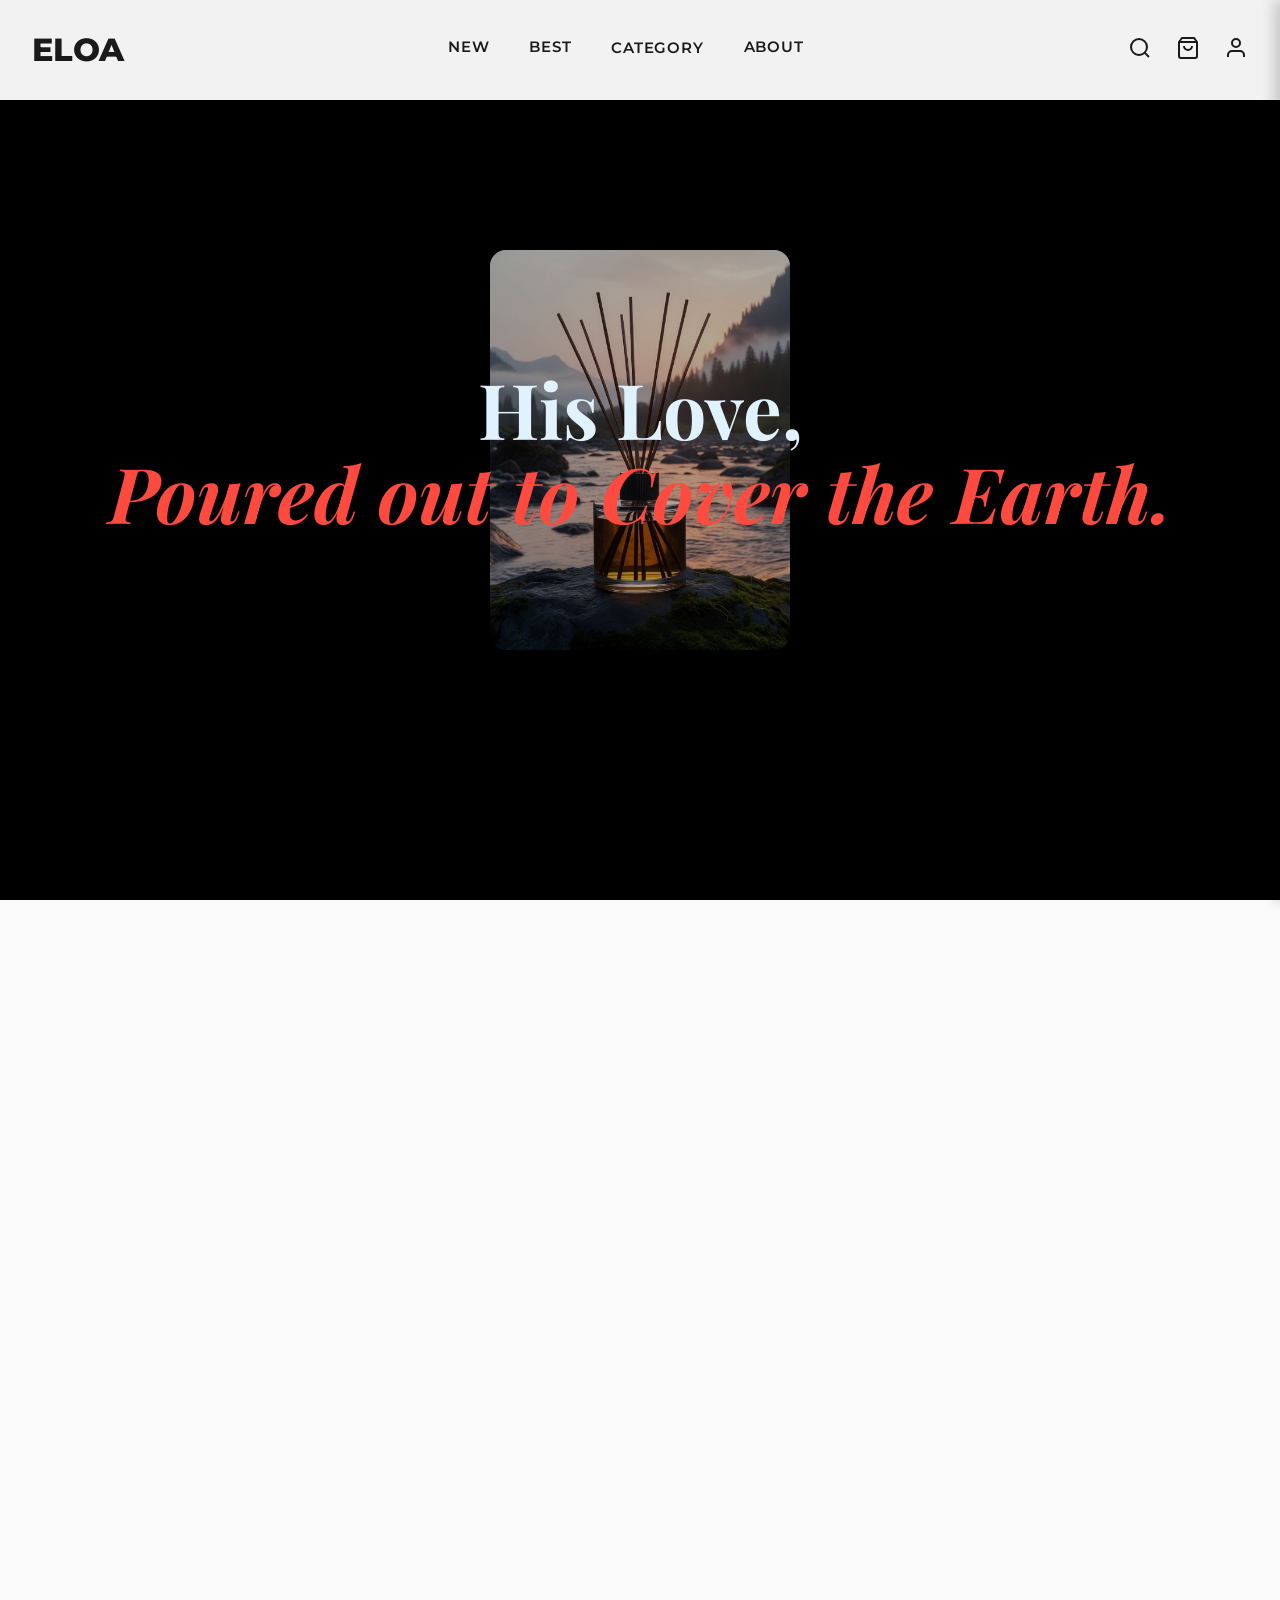
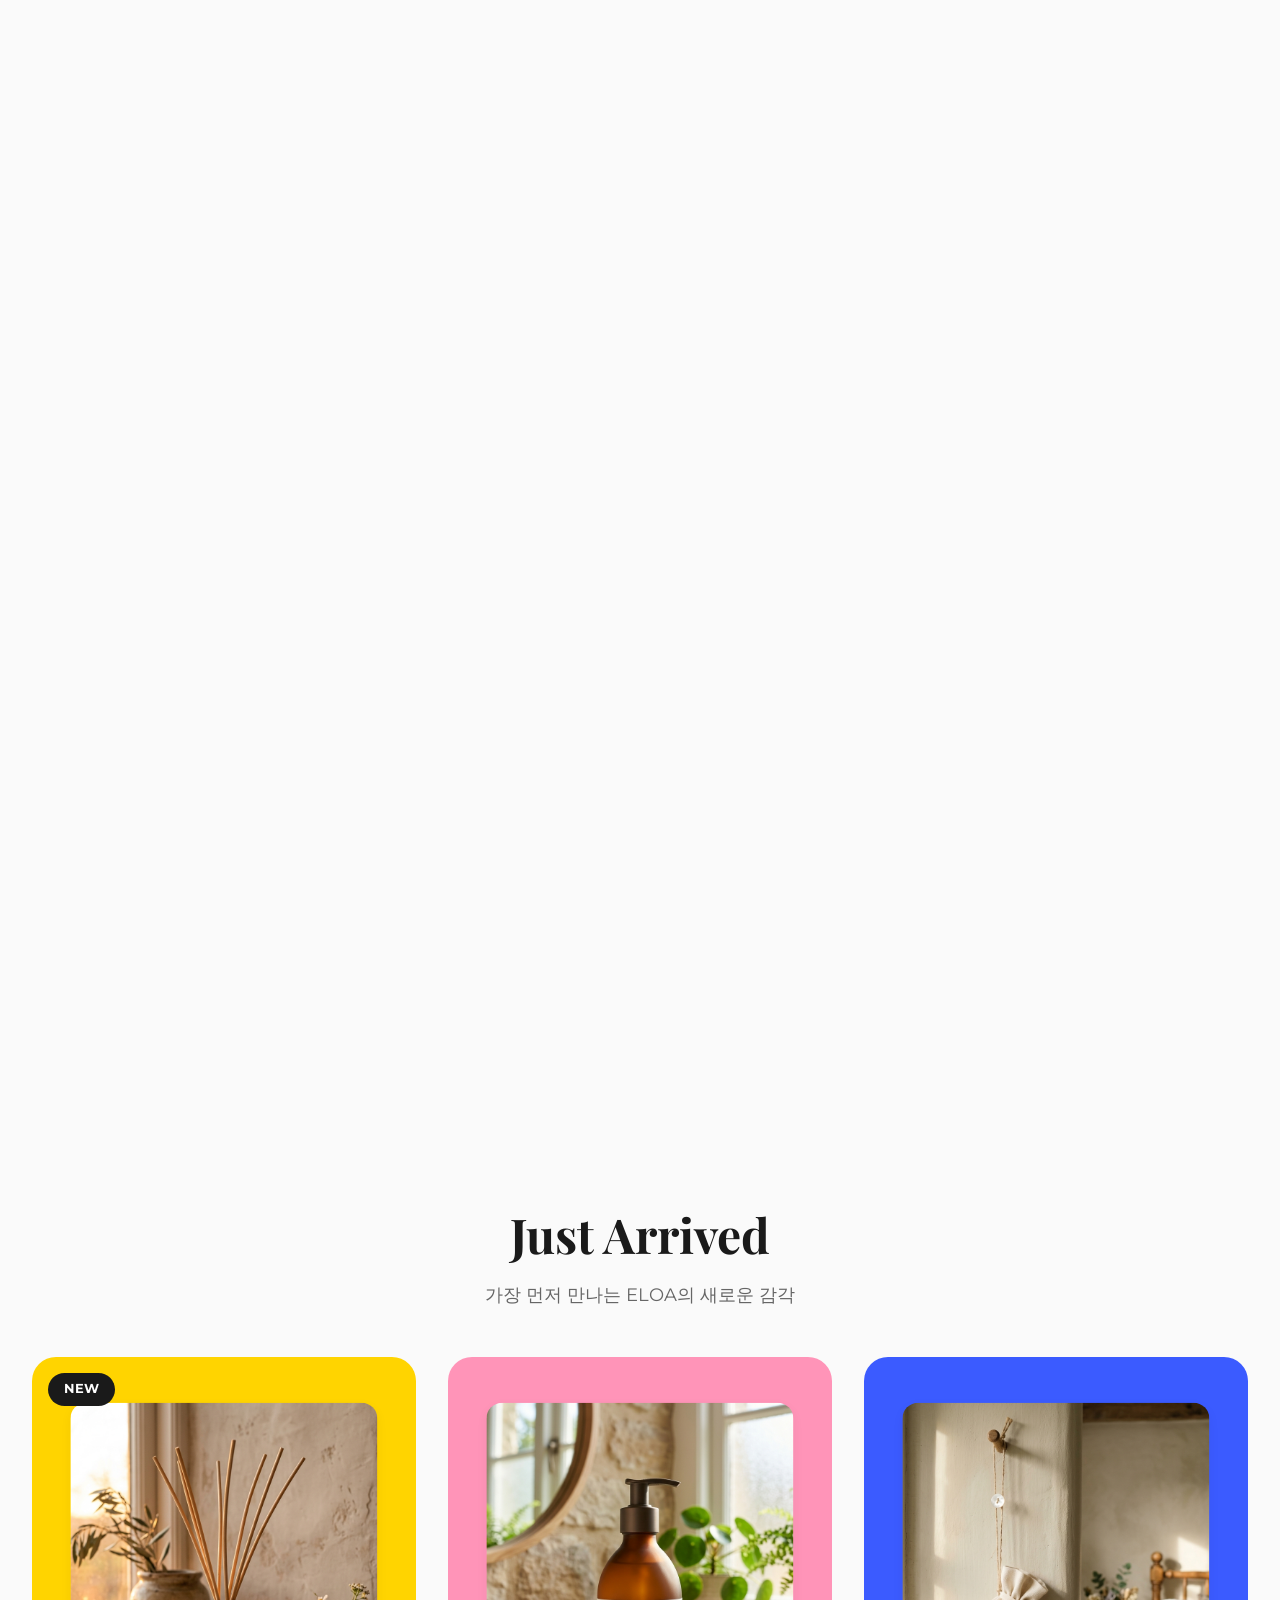
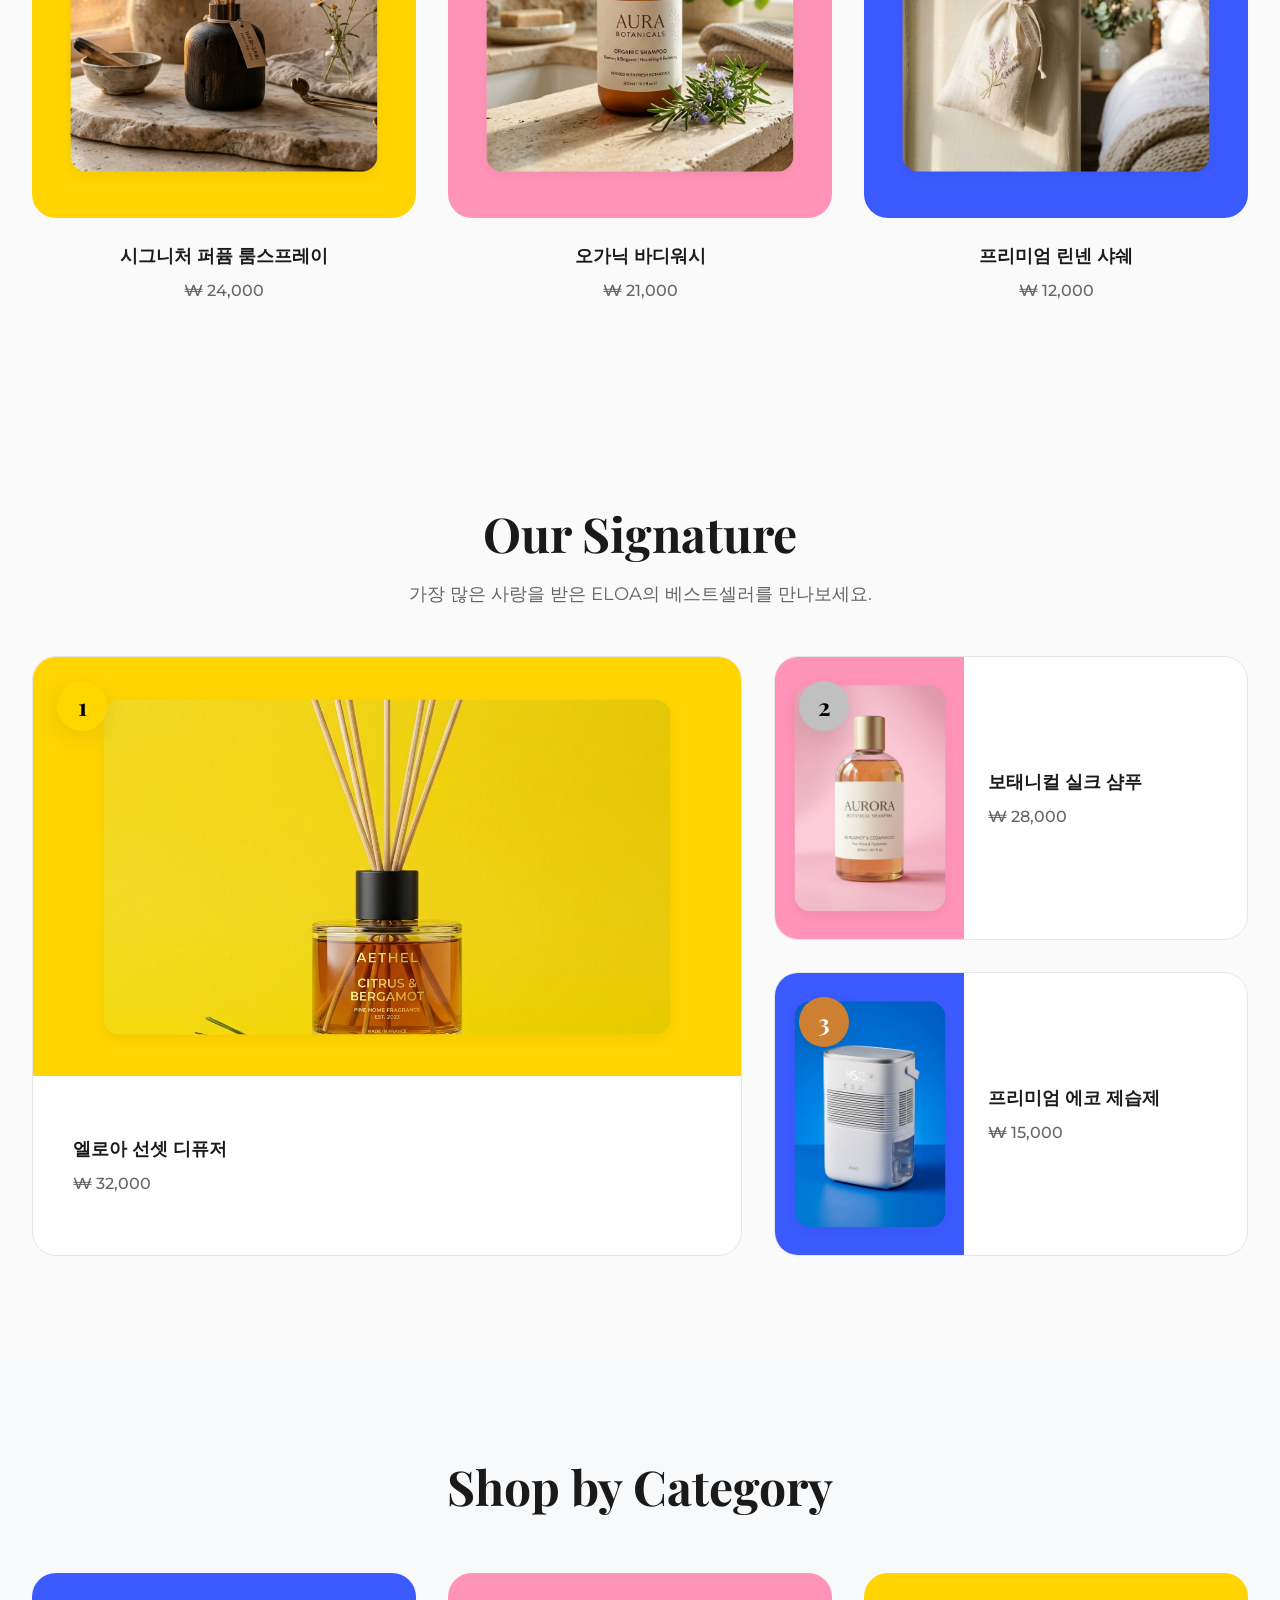
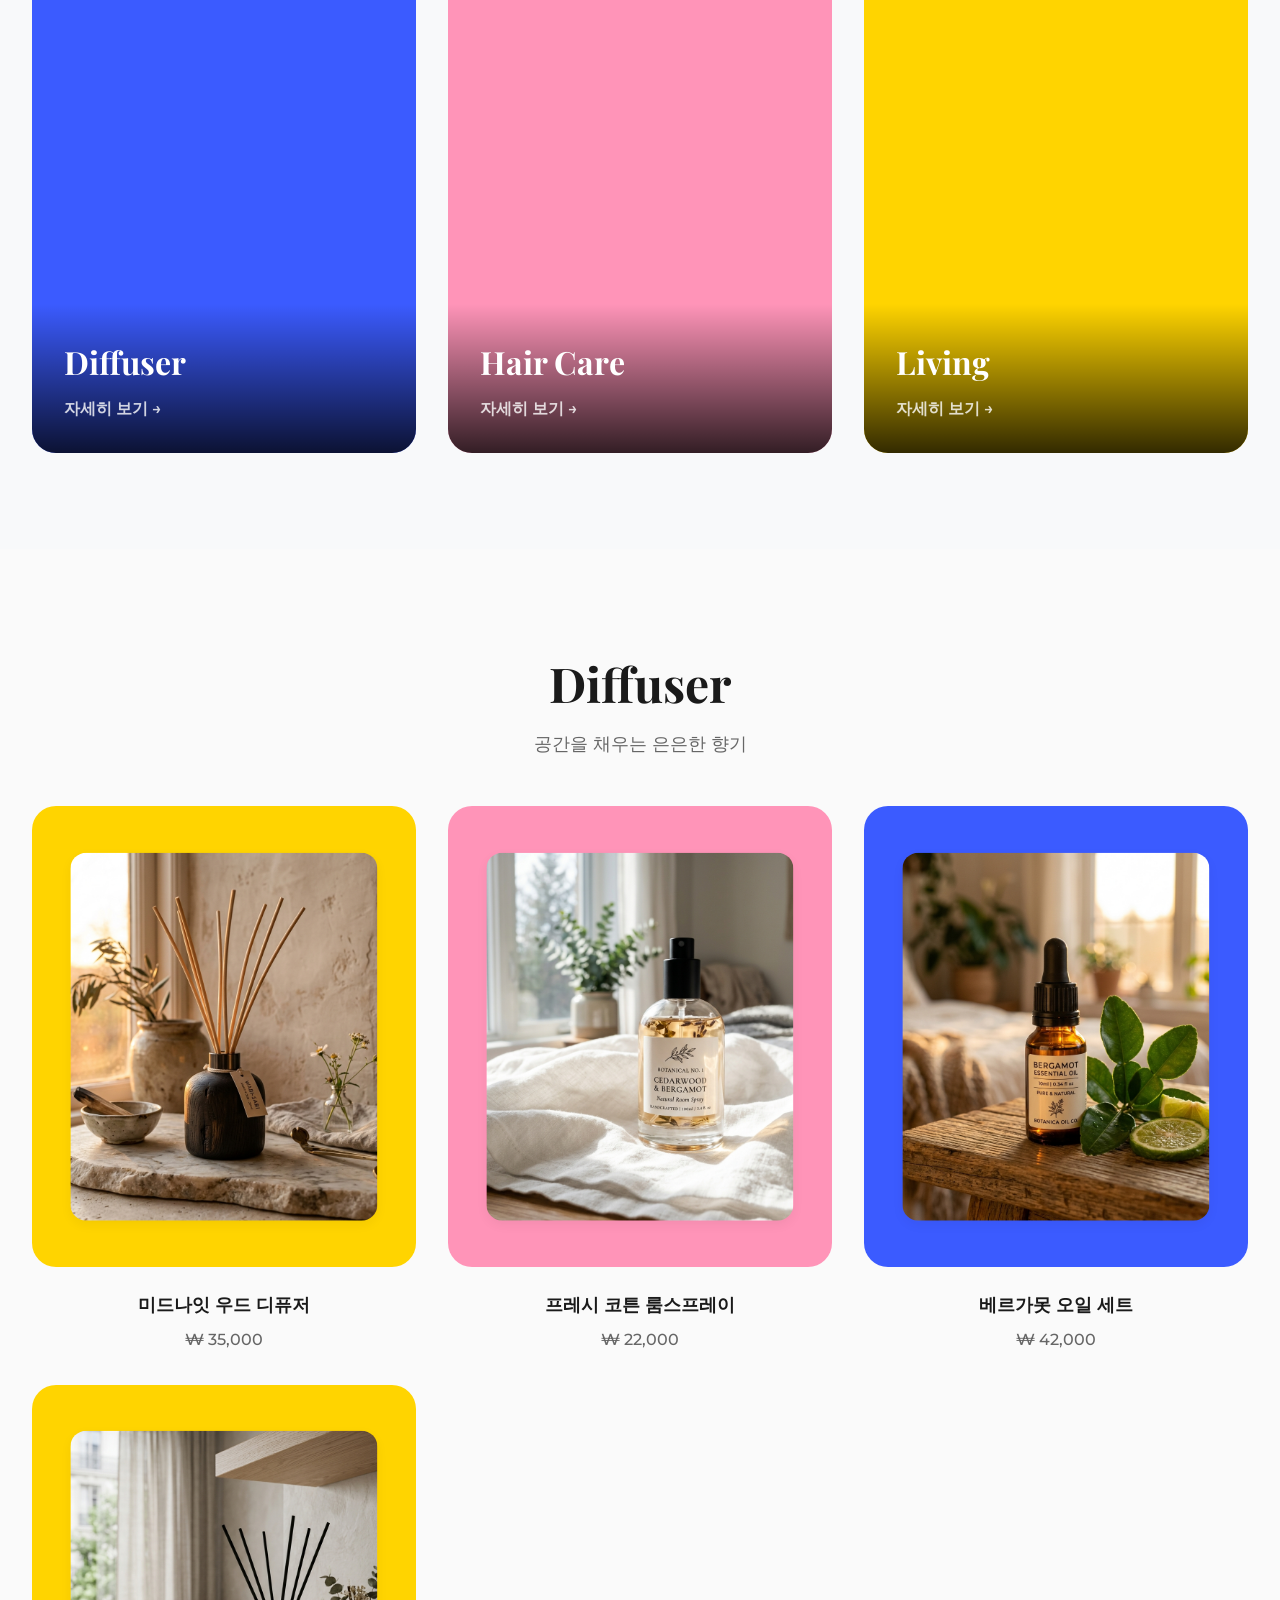
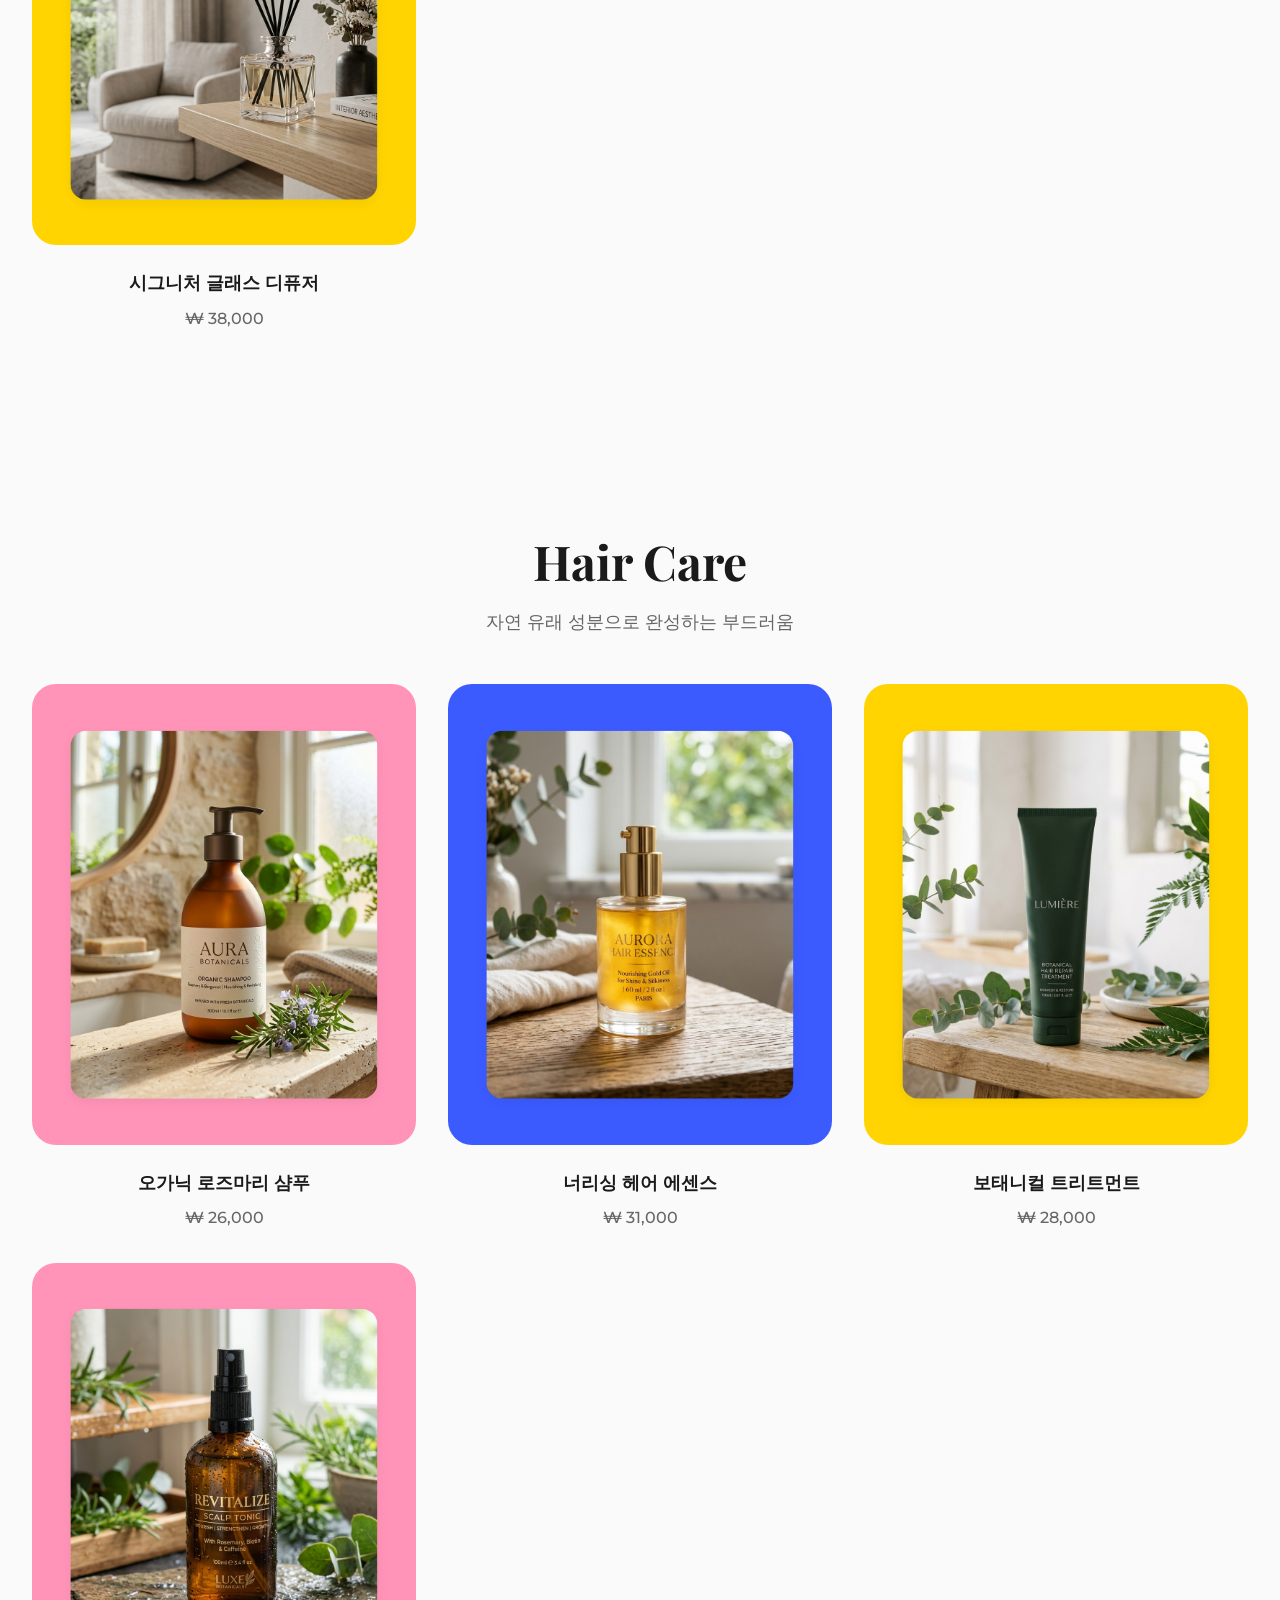
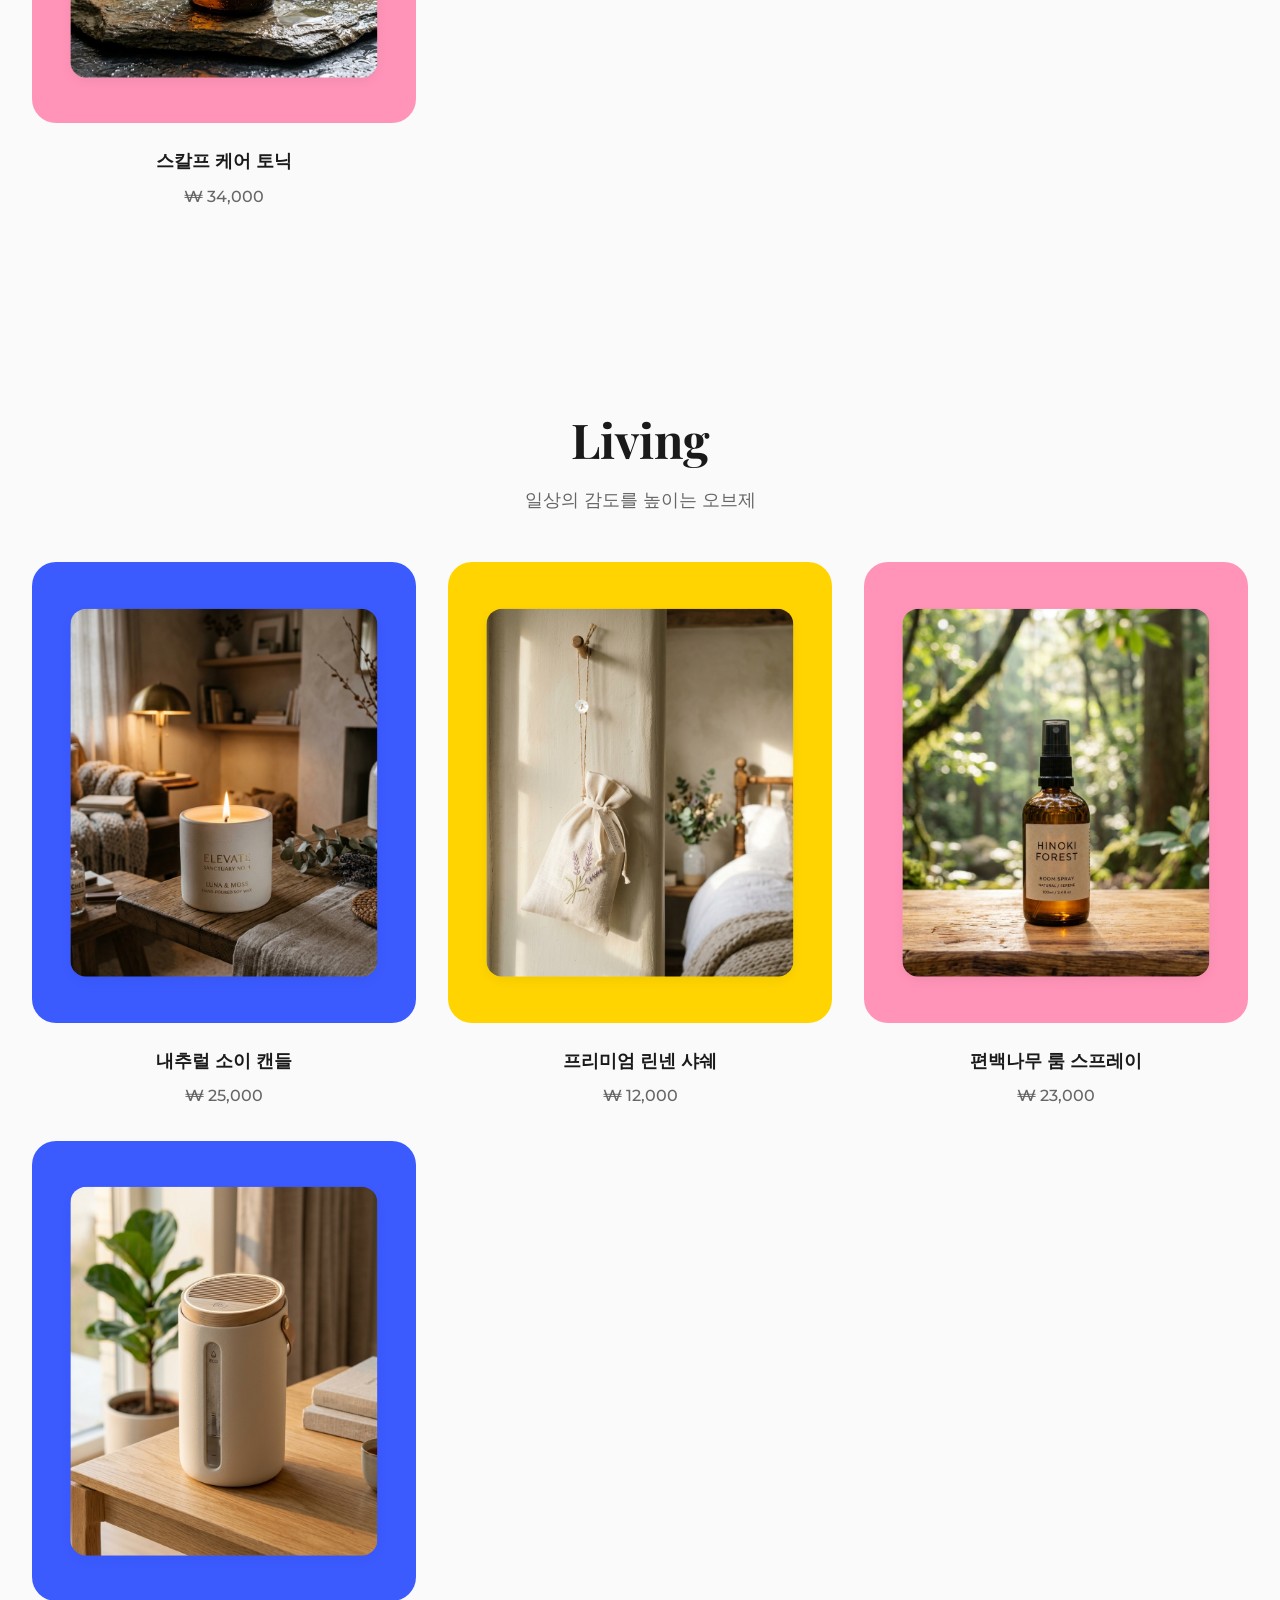
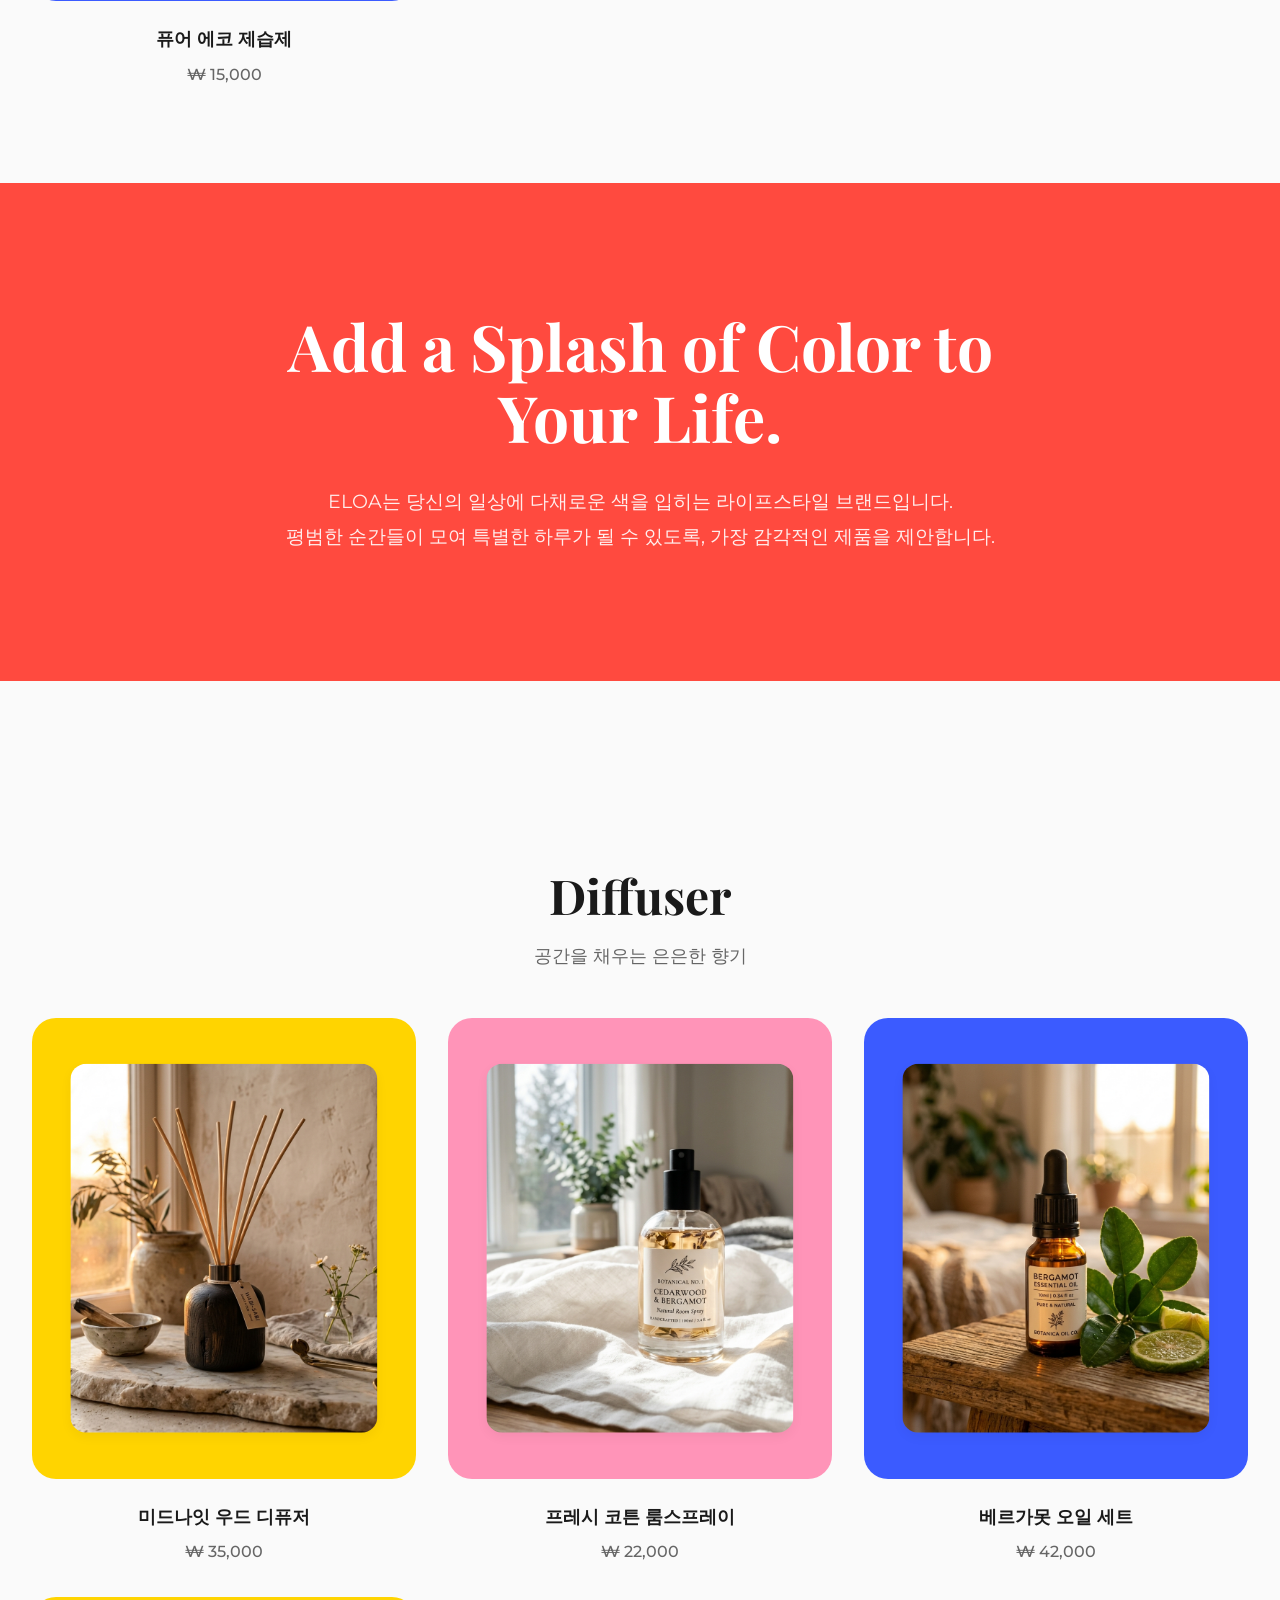
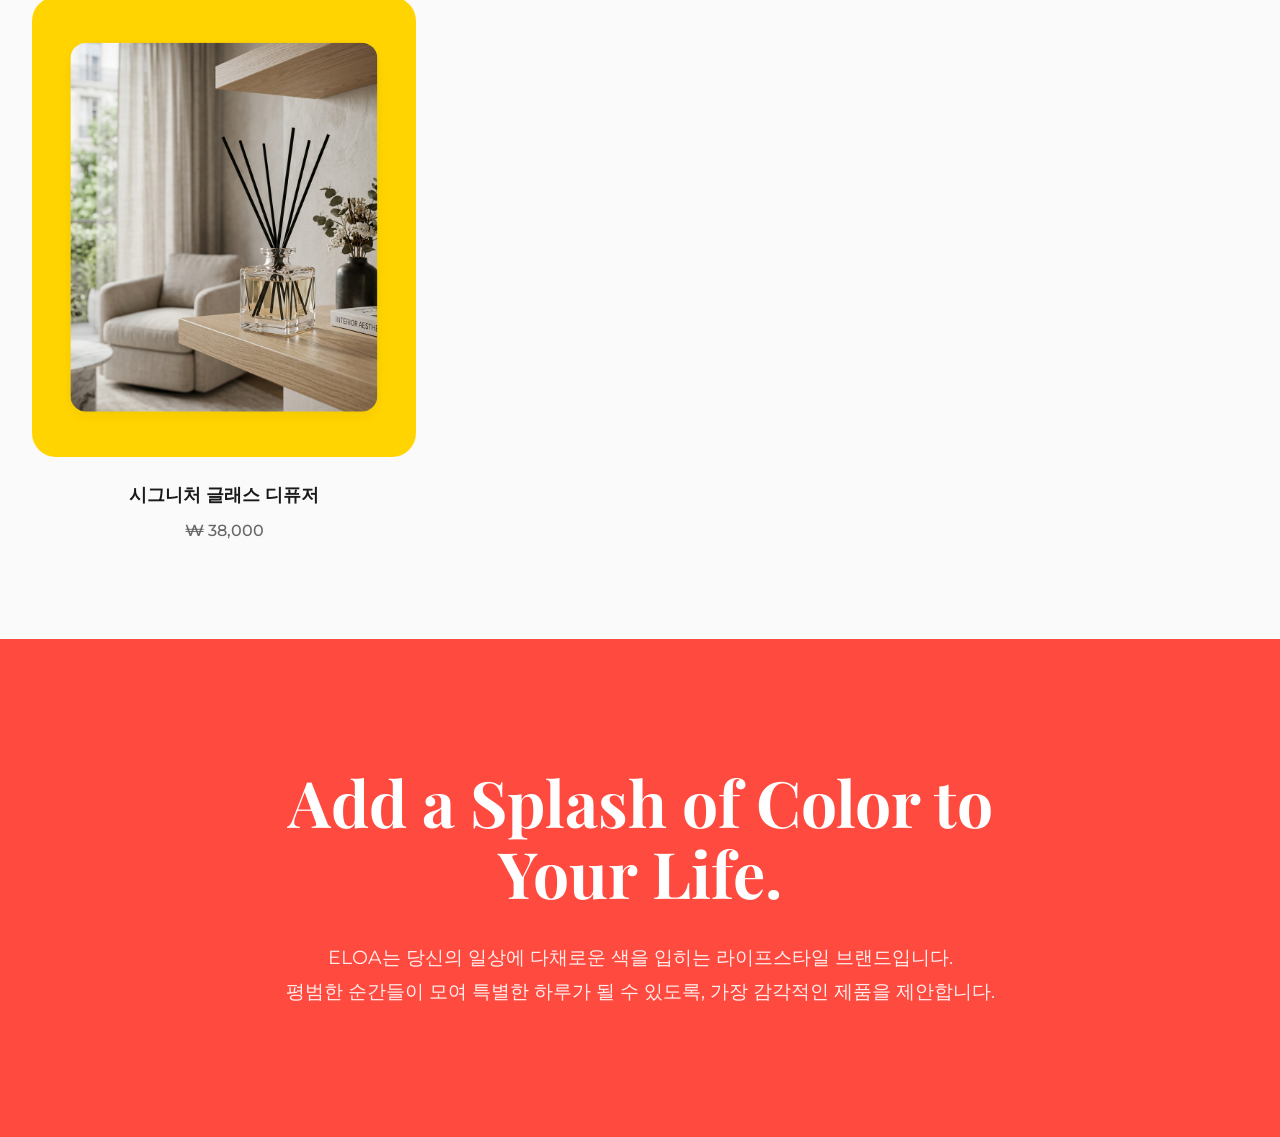
==== diffuser.html @ 77fe282e "refactor: 카테고리 상세 목록 개별 페이지(HTML) 분리 및 Local Storage 기반 전역 장바구니 연동" ====
<!DOCTYPE html>
<html lang="ko">
<head>
    <meta charset="UTF-8">
    <meta name="viewport" content="width=device-width, initial-scale=1.0">
    <title>ELOA | 세련된 생활용품</title>
    <meta name="description" content="ELOA - 당신의 일상에 색을 입히는 프리미엄 디퓨저, 샴푸, 제습제">
    
    <!-- Google Fonts: Playfair Display (Serif/Elegant) & Montserrat (Sans-Serif/Modern) -->
    <link rel="preconnect" href="https://fonts.googleapis.com">
    <link rel="preconnect" href="https://fonts.gstatic.com" crossorigin>
    <link href="https://fonts.googleapis.com/css2?family=Montserrat:wght@400;500;600;700;800&family=Playfair+Display:ital,wght@0,400;0,600;0,700;1,400&family=Pretendard:wght@400;500;600;700&display=swap" rel="stylesheet">
    
    <!-- Styles -->
    <link rel="stylesheet" href="./styles.css">
</head>
<body>
    <!-- Navigation -->
    <header class="navbar" id="navbar">
        <div class="nav-container">
            <a href="#" class="logo">ELOA</a>
            <nav class="nav-links">
                <a href="index.html#new">NEW</a>
                <a href="index.html#best">BEST</a>
                <div class="nav-dropdown">
                    <a href="#category">CATEGORY</a>
                    <div class="dropdown-content">
                        <a href="diffuser.html">Diffuser</a>
                        <a href="hair.html">Hair Care</a>
                        <a href="living.html">Living</a>
                    </div>
                </div>
                <a href="index.html#about">ABOUT</a>
            </nav>
            <div class="nav-icons">
                <div class="search-wrapper" id="search-wrapper">
                    <form id="search-form" class="search-form-inline">
                        <input type="text" id="search-input" class="search-input-inline" placeholder="검색..." autocomplete="off">
                        <button type="submit" aria-label="Submit Search" class="search-submit-inline" id="search-submit" style="display:none;">
                            <svg width="18" height="18" viewBox="0 0 24 24" fill="none" stroke="currentColor" stroke-width="2"><circle cx="11" cy="11" r="8"></circle><line x1="21" y1="21" x2="16.65" y2="16.65"></line></svg>
                        </button>
                    </form>
                    <button aria-label="Search" class="icon-btn" id="search-btn">
                        <svg width="24" height="24" viewBox="0 0 24 24" fill="none" stroke="currentColor" stroke-width="2"><circle cx="11" cy="11" r="8"></circle><line x1="21" y1="21" x2="16.65" y2="16.65"></line></svg>
                    </button>
                </div>
                <button aria-label="Cart" class="icon-btn" id="cart-open-btn">
                    <svg width="24" height="24" viewBox="0 0 24 24" fill="none" stroke="currentColor" stroke-width="2"><path d="M6 2L3 6v14a2 2 0 0 0 2 2h14a2 2 0 0 0 2-2V6l-3-4z"></path><line x1="3" y1="6" x2="21" y2="6"></line><path d="M16 10a4 4 0 0 1-8 0"></path></svg>
                    <span class="cart-badge" id="cart-badge-count">0</span>
                </button>
                <button aria-label="User Profile" class="icon-btn">
                    <svg width="24" height="24" viewBox="0 0 24 24" fill="none" stroke="currentColor" stroke-width="2"><path d="M20 21v-2a4 4 0 0 0-4-4H8a4 4 0 0 0-4 4v2"></path><circle cx="12" cy="7" r="4"></circle></svg>
                </button>
            </div>
        </div>
    </header>

    <!-- Scroll Expansion Hero -->
    <section class="scroll-hero-container" id="scroll-hero-container">
        <div class="scroll-hero-sticky">
            <!-- Background Image that fades out -->
            <div class="scroll-hero-bg" id="scroll-hero-bg"></div>

            <!-- Central Expanding Media Box -->
            <div class="expanding-media" id="expanding-media">
                <img src="./assets/hero_diffuser.jpg" alt="Hero Diffuser" class="expanding-img" />
                <div class="expanding-overlay"></div>
            </div>

            <!-- Splitting Text -->
            <div class="split-text-container" id="split-text-container">
                <h1 class="hero-title text-left-part" id="hero-title-left">His Love,</h1>
                <h1 class="hero-title text-right-part highlight-text" id="hero-title-right">Poured out to Cover the Earth.</h1>
            </div>
            
            <div class="hero-content-bottom" id="hero-content-bottom">
                <p class="hero-subtitle" id="hero-subtitle">엘로아의 감각적인 생활용품으로 평범한 일상을 특별하게.</p>
                <a href="#shop" class="btn-primary">Shop Now</a>
            </div>
        </div>
    </section>

    
    <!-- NEW Section -->
    <section id="new" class="section new-section">
        <div class="section-header">
            <h2 class="section-title">Just Arrived</h2>
            <p class="section-desc">가장 먼저 만나는 ELOA의 새로운 감각</p>
        </div>
        <div class="product-grid new-grid">
            <article class="product-card" data-name="시그니처 퍼퓸 룸스프레이" data-price="24000" data-img="./assets/cat_diffuser_1.png">
                <div class="product-image-wrapper bg-yellow">
                    <img src="./assets/cat_diffuser_1.png" alt="룸스프레이" class="product-img" />
                    <span class="badge badge-new">NEW</span>
                    <button class="btn-add-to-cart" aria-label="Add to cart"><svg width="24" height="24" viewBox="0 0 24 24" fill="none" stroke="currentColor" stroke-width="2"><path d="M6 2L3 6v14a2 2 0 0 0 2 2h14a2 2 0 0 0 2-2V6l-3-4z"></path><line x1="3" y1="6" x2="21" y2="6"></line><path d="M16 10a4 4 0 0 1-8 0"></path></svg></button>
                </div>
                <div class="product-info">
                    <h3 class="product-name">시그니처 퍼퓸 룸스프레이</h3>
                    <p class="product-price">₩ 24,000</p>
                </div>
            </article>
            <article class="product-card" data-name="오가닉 바디워시" data-price="21000" data-img="./assets/cat_hair_1.png">
                <div class="product-image-wrapper bg-pink">
                    <img src="./assets/cat_hair_1.png" alt="바디워시" class="product-img" />
                    <button class="btn-add-to-cart" aria-label="Add to cart"><svg width="24" height="24" viewBox="0 0 24 24" fill="none" stroke="currentColor" stroke-width="2"><path d="M6 2L3 6v14a2 2 0 0 0 2 2h14a2 2 0 0 0 2-2V6l-3-4z"></path><line x1="3" y1="6" x2="21" y2="6"></line><path d="M16 10a4 4 0 0 1-8 0"></path></svg></button>
                </div>
                <div class="product-info">
                    <h3 class="product-name">오가닉 바디워시</h3>
                    <p class="product-price">₩ 21,000</p>
                </div>
            </article>
            <article class="product-card" data-name="프리미엄 린넨 샤쉐" data-price="12000" data-img="./assets/cat_living_2.png">
                <div class="product-image-wrapper bg-blue">
                    <img src="./assets/cat_living_2.png" alt="샤쉐" class="product-img" />
                    <button class="btn-add-to-cart" aria-label="Add to cart"><svg width="24" height="24" viewBox="0 0 24 24" fill="none" stroke="currentColor" stroke-width="2"><path d="M6 2L3 6v14a2 2 0 0 0 2 2h14a2 2 0 0 0 2-2V6l-3-4z"></path><line x1="3" y1="6" x2="21" y2="6"></line><path d="M16 10a4 4 0 0 1-8 0"></path></svg></button>
                </div>
                <div class="product-info">
                    <h3 class="product-name">프리미엄 린넨 샤쉐</h3>
                    <p class="product-price">₩ 12,000</p>
                </div>
            </article>
        </div>
    </section>

    <!-- BEST Section -->
    <section id="best" class="section best-section">
        <div class="section-header">
            <h2 class="section-title">Our Signature</h2>
            <p class="section-desc">가장 많은 사랑을 받은 ELOA의 베스트셀러를 만나보세요.</p>
        </div>
        <div class="bento-grid">
            <article class="bento-item bento-large product-card" data-name="엘로아 선셋 디퓨저" data-price="32000" data-img="./assets/diffuser.png">
                <div class="ranking-badge badge-gold">1</div>
                <div class="product-image-wrapper bg-yellow">
                    <img src="./assets/diffuser.png" alt="엘로아 선셋 디퓨저" class="product-img" />
                    <button class="btn-add-to-cart" aria-label="Add to cart"><svg width="24" height="24" viewBox="0 0 24 24" fill="none" stroke="currentColor" stroke-width="2"><path d="M6 2L3 6v14a2 2 0 0 0 2 2h14a2 2 0 0 0 2-2V6l-3-4z"></path><line x1="3" y1="6" x2="21" y2="6"></line><path d="M16 10a4 4 0 0 1-8 0"></path></svg></button>
                </div>
                <div class="bento-info">
                    <h3 class="product-name">엘로아 선셋 디퓨저</h3>
                    <p class="product-price">₩ 32,000</p>
                </div>
            </article>
            <article class="bento-item bento-small product-card" data-name="보태니컬 실크 샴푸" data-price="28000" data-img="./assets/shampoo.png">
                <div class="ranking-badge badge-silver">2</div>
                <div class="product-image-wrapper bg-pink">
                    <img src="./assets/shampoo.png" alt="보태니컬 실크 샴푸" class="product-img" />
                    <button class="btn-add-to-cart" aria-label="Add to cart"><svg width="24" height="24" viewBox="0 0 24 24" fill="none" stroke="currentColor" stroke-width="2"><path d="M6 2L3 6v14a2 2 0 0 0 2 2h14a2 2 0 0 0 2-2V6l-3-4z"></path><line x1="3" y1="6" x2="21" y2="6"></line><path d="M16 10a4 4 0 0 1-8 0"></path></svg></button>
                </div>
                <div class="bento-info-side">
                    <div>
                        <h3 class="product-name">보태니컬 실크 샴푸</h3>
                        <p class="product-price">₩ 28,000</p>
                    </div>
                </div>
            </article>
            <article class="bento-item bento-small product-card" data-name="프리미엄 에코 제습제" data-price="15000" data-img="./assets/dehumidifier.png">
                <div class="ranking-badge badge-bronze">3</div>
                <div class="product-image-wrapper bg-blue">
                    <img src="./assets/dehumidifier.png" alt="프리미엄 에코 제습제" class="product-img" />
                    <button class="btn-add-to-cart" aria-label="Add to cart"><svg width="24" height="24" viewBox="0 0 24 24" fill="none" stroke="currentColor" stroke-width="2"><path d="M6 2L3 6v14a2 2 0 0 0 2 2h14a2 2 0 0 0 2-2V6l-3-4z"></path><line x1="3" y1="6" x2="21" y2="6"></line><path d="M16 10a4 4 0 0 1-8 0"></path></svg></button>
                </div>
                <div class="bento-info-side">
                    <div>
                        <h3 class="product-name">프리미엄 에코 제습제</h3>
                        <p class="product-price">₩ 15,000</p>
                    </div>
                </div>
            </article>
        </div>
    </section>

    <!-- CATEGORY Section -->
    <section id="category" class="section category-section">
        <div class="section-header">
            <h2 class="section-title">Shop by Category</h2>
        </div>
        <div class="category-grid">
            <a href="diffuser.html" class="category-card">
                <div class="category-bg bg-blue"></div>
                <div class="category-content">
                    <h3 class="category-title">Diffuser</h3>
                    <span class="category-link">자세히 보기 &rarr;</span>
                </div>
            </a>
            <a href="hair.html" class="category-card">
                <div class="category-bg bg-pink"></div>
                <div class="category-content">
                    <h3 class="category-title">Hair Care</h3>
                    <span class="category-link">자세히 보기 &rarr;</span>
                </div>
            </a>
            <a href="living.html" class="category-card">
                <div class="category-bg bg-yellow"></div>
                <div class="category-content">
                    <h3 class="category-title">Living</h3>
                    <span class="category-link">자세히 보기 &rarr;</span>
                </div>
            </a>
        </div>
    </section>

    <section id="cat-diffuser" class="section">
        <div class="section-header">
            <h2 class="section-title">Diffuser</h2>
            <p class="section-desc">공간을 채우는 은은한 향기</p>
        </div>
        <div class="product-grid">
            <article class="product-card" data-name="미드나잇 우드 디퓨저" data-price="35000" data-img="./assets/cat_diffuser_1.png">
                <div class="product-image-wrapper bg-yellow">
                    <img src="./assets/cat_diffuser_1.png" alt="미드나잇 우드 디퓨저" class="product-img" />
                    <button class="btn-add-to-cart" aria-label="Add to cart"><svg width="24" height="24" viewBox="0 0 24 24" fill="none" stroke="currentColor" stroke-width="2"><path d="M6 2L3 6v14a2 2 0 0 0 2 2h14a2 2 0 0 0 2-2V6l-3-4z"></path><line x1="3" y1="6" x2="21" y2="6"></line><path d="M16 10a4 4 0 0 1-8 0"></path></svg></button>
                </div>
                <div class="product-info"><h3 class="product-name">미드나잇 우드 디퓨저</h3><p class="product-price">₩ 35,000</p></div>
            </article>
            <article class="product-card" data-name="프레시 코튼 룸스프레이" data-price="22000" data-img="./assets/cat_diffuser_2.png">
                <div class="product-image-wrapper bg-pink">
                    <img src="./assets/cat_diffuser_2.png" alt="프레시 코튼 룸스프레이" class="product-img" />
                    <button class="btn-add-to-cart" aria-label="Add to cart"><svg width="24" height="24" viewBox="0 0 24 24" fill="none" stroke="currentColor" stroke-width="2"><path d="M6 2L3 6v14a2 2 0 0 0 2 2h14a2 2 0 0 0 2-2V6l-3-4z"></path><line x1="3" y1="6" x2="21" y2="6"></line><path d="M16 10a4 4 0 0 1-8 0"></path></svg></button>
                </div>
                <div class="product-info"><h3 class="product-name">프레시 코튼 룸스프레이</h3><p class="product-price">₩ 22,000</p></div>
            </article>
            <article class="product-card" data-name="베르가못 오일 세트" data-price="42000" data-img="./assets/cat_diffuser_3.png">
                <div class="product-image-wrapper bg-blue">
                    <img src="./assets/cat_diffuser_3.png" alt="베르가못 오일 세트" class="product-img" />
                    <button class="btn-add-to-cart" aria-label="Add to cart"><svg width="24" height="24" viewBox="0 0 24 24" fill="none" stroke="currentColor" stroke-width="2"><path d="M6 2L3 6v14a2 2 0 0 0 2 2h14a2 2 0 0 0 2-2V6l-3-4z"></path><line x1="3" y1="6" x2="21" y2="6"></line><path d="M16 10a4 4 0 0 1-8 0"></path></svg></button>
                </div>
                <div class="product-info"><h3 class="product-name">베르가못 오일 세트</h3><p class="product-price">₩ 42,000</p></div>
            </article>
            <article class="product-card" data-name="시그니처 글래스 디퓨저" data-price="38000" data-img="./assets/cat_diffuser_4.png">
                <div class="product-image-wrapper bg-yellow">
                    <img src="./assets/cat_diffuser_4.png" alt="시그니처 글래스 디퓨저" class="product-img" />
                    <button class="btn-add-to-cart" aria-label="Add to cart"><svg width="24" height="24" viewBox="0 0 24 24" fill="none" stroke="currentColor" stroke-width="2"><path d="M6 2L3 6v14a2 2 0 0 0 2 2h14a2 2 0 0 0 2-2V6l-3-4z"></path><line x1="3" y1="6" x2="21" y2="6"></line><path d="M16 10a4 4 0 0 1-8 0"></path></svg></button>
                </div>
                <div class="product-info"><h3 class="product-name">시그니처 글래스 디퓨저</h3><p class="product-price">₩ 38,000</p></div>
            </article>
        </div>
    </section>

    <section id="cat-hair" class="section">
        <div class="section-header">
            <h2 class="section-title">Hair Care</h2>
            <p class="section-desc">자연 유래 성분으로 완성하는 부드러움</p>
        </div>
        <div class="product-grid">
            <article class="product-card" data-name="오가닉 로즈마리 샴푸" data-price="26000" data-img="./assets/cat_hair_1.png">
                <div class="product-image-wrapper bg-pink"><img src="./assets/cat_hair_1.png" alt="오가닉 로즈마리 샴푸" class="product-img" /><button class="btn-add-to-cart" aria-label="Add to cart"><svg width="24" height="24" viewBox="0 0 24 24" fill="none" stroke="currentColor" stroke-width="2"><path d="M6 2L3 6v14a2 2 0 0 0 2 2h14a2 2 0 0 0 2-2V6l-3-4z"></path><line x1="3" y1="6" x2="21" y2="6"></line><path d="M16 10a4 4 0 0 1-8 0"></path></svg></button></div>
                <div class="product-info"><h3 class="product-name">오가닉 로즈마리 샴푸</h3><p class="product-price">₩ 26,000</p></div>
            </article>
            <article class="product-card" data-name="너리싱 헤어 에센스" data-price="31000" data-img="./assets/cat_hair_2.png">
                <div class="product-image-wrapper bg-blue"><img src="./assets/cat_hair_2.png" alt="너리싱 헤어 에센스" class="product-img" /><button class="btn-add-to-cart" aria-label="Add to cart"><svg width="24" height="24" viewBox="0 0 24 24" fill="none" stroke="currentColor" stroke-width="2"><path d="M6 2L3 6v14a2 2 0 0 0 2 2h14a2 2 0 0 0 2-2V6l-3-4z"></path><line x1="3" y1="6" x2="21" y2="6"></line><path d="M16 10a4 4 0 0 1-8 0"></path></svg></button></div>
                <div class="product-info"><h3 class="product-name">너리싱 헤어 에센스</h3><p class="product-price">₩ 31,000</p></div>
            </article>
            <article class="product-card" data-name="보태니컬 트리트먼트" data-price="28000" data-img="./assets/cat_hair_3.png">
                <div class="product-image-wrapper bg-yellow"><img src="./assets/cat_hair_3.png" alt="보태니컬 트리트먼트" class="product-img" /><button class="btn-add-to-cart" aria-label="Add to cart"><svg width="24" height="24" viewBox="0 0 24 24" fill="none" stroke="currentColor" stroke-width="2"><path d="M6 2L3 6v14a2 2 0 0 0 2 2h14a2 2 0 0 0 2-2V6l-3-4z"></path><line x1="3" y1="6" x2="21" y2="6"></line><path d="M16 10a4 4 0 0 1-8 0"></path></svg></button></div>
                <div class="product-info"><h3 class="product-name">보태니컬 트리트먼트</h3><p class="product-price">₩ 28,000</p></div>
            </article>
            <article class="product-card" data-name="스칼프 케어 토닉" data-price="34000" data-img="./assets/cat_hair_4.png">
                <div class="product-image-wrapper bg-pink"><img src="./assets/cat_hair_4.png" alt="스칼프 케어 토닉" class="product-img" /><button class="btn-add-to-cart" aria-label="Add to cart"><svg width="24" height="24" viewBox="0 0 24 24" fill="none" stroke="currentColor" stroke-width="2"><path d="M6 2L3 6v14a2 2 0 0 0 2 2h14a2 2 0 0 0 2-2V6l-3-4z"></path><line x1="3" y1="6" x2="21" y2="6"></line><path d="M16 10a4 4 0 0 1-8 0"></path></svg></button></div>
                <div class="product-info"><h3 class="product-name">스칼프 케어 토닉</h3><p class="product-price">₩ 34,000</p></div>
            </article>
        </div>
    </section>

    <section id="cat-living" class="section">
        <div class="section-header">
            <h2 class="section-title">Living</h2>
            <p class="section-desc">일상의 감도를 높이는 오브제</p>
        </div>
        <div class="product-grid">
            <article class="product-card" data-name="내추럴 소이 캔들" data-price="25000" data-img="./assets/cat_living_1.png">
                <div class="product-image-wrapper bg-blue"><img src="./assets/cat_living_1.png" alt="내추럴 소이 캔들" class="product-img" /><button class="btn-add-to-cart" aria-label="Add to cart"><svg width="24" height="24" viewBox="0 0 24 24" fill="none" stroke="currentColor" stroke-width="2"><path d="M6 2L3 6v14a2 2 0 0 0 2 2h14a2 2 0 0 0 2-2V6l-3-4z"></path><line x1="3" y1="6" x2="21" y2="6"></line><path d="M16 10a4 4 0 0 1-8 0"></path></svg></button></div>
                <div class="product-info"><h3 class="product-name">내추럴 소이 캔들</h3><p class="product-price">₩ 25,000</p></div>
            </article>
            <article class="product-card" data-name="프리미엄 린넨 샤쉐" data-price="12000" data-img="./assets/cat_living_2.png">
                <div class="product-image-wrapper bg-yellow"><img src="./assets/cat_living_2.png" alt="프리미엄 린넨 샤쉐" class="product-img" /><button class="btn-add-to-cart" aria-label="Add to cart"><svg width="24" height="24" viewBox="0 0 24 24" fill="none" stroke="currentColor" stroke-width="2"><path d="M6 2L3 6v14a2 2 0 0 0 2 2h14a2 2 0 0 0 2-2V6l-3-4z"></path><line x1="3" y1="6" x2="21" y2="6"></line><path d="M16 10a4 4 0 0 1-8 0"></path></svg></button></div>
                <div class="product-info"><h3 class="product-name">프리미엄 린넨 샤쉐</h3><p class="product-price">₩ 12,000</p></div>
            </article>
            <article class="product-card" data-name="편백나무 룸 스프레이" data-price="23000" data-img="./assets/cat_living_3.png">
                <div class="product-image-wrapper bg-pink"><img src="./assets/cat_living_3.png" alt="편백나무 룸 스프레이" class="product-img" /><button class="btn-add-to-cart" aria-label="Add to cart"><svg width="24" height="24" viewBox="0 0 24 24" fill="none" stroke="currentColor" stroke-width="2"><path d="M6 2L3 6v14a2 2 0 0 0 2 2h14a2 2 0 0 0 2-2V6l-3-4z"></path><line x1="3" y1="6" x2="21" y2="6"></line><path d="M16 10a4 4 0 0 1-8 0"></path></svg></button></div>
                <div class="product-info"><h3 class="product-name">편백나무 룸 스프레이</h3><p class="product-price">₩ 23,000</p></div>
            </article>
            <article class="product-card" data-name="퓨어 에코 제습제" data-price="15000" data-img="./assets/cat_living_4.png">
                <div class="product-image-wrapper bg-blue"><img src="./assets/cat_living_4.png" alt="퓨어 에코 제습제" class="product-img" /><button class="btn-add-to-cart" aria-label="Add to cart"><svg width="24" height="24" viewBox="0 0 24 24" fill="none" stroke="currentColor" stroke-width="2"><path d="M6 2L3 6v14a2 2 0 0 0 2 2h14a2 2 0 0 0 2-2V6l-3-4z"></path><line x1="3" y1="6" x2="21" y2="6"></line><path d="M16 10a4 4 0 0 1-8 0"></path></svg></button></div>
                <div class="product-info"><h3 class="product-name">퓨어 에코 제습제</h3><p class="product-price">₩ 15,000</p></div>
            </article>
        </div>
    </section>

    <!-- ABOUT Section -->
    <section id="about" class="section about-section">
        <div class="about-container">
            <h2 class="about-title">Add a Splash of Color to Your Life.</h2>
            <p class="about-desc">
                ELOA는 당신의 일상에 다채로운 색을 입히는 라이프스타일 브랜드입니다.<br>
                평범한 순간들이 모여 특별한 하루가 될 수 있도록, 가장 감각적인 제품을 제안합니다.
            </p>
        </div>
    </section>

    <!-- Cart Sidebar -->
    <div class="cart-overlay" id="cart-overlay"></div>
    <div class="cart-sidebar" id="cart-sidebar">
        <div class="cart-header">
            <h3>Your Cart</h3>
            <button class="cart-close" id="cart-close">&times;</button>
        </div>
        <div class="cart-items" id="cart-items">
            <!-- Items injected via JS -->
            <div class="empty-cart-msg">장바구니가 비어 있습니다.</div>
        </div>
        <div class="cart-footer">
            <div class="cart-total">
                <span>Total</span>
                <span id="cart-total-price">₩ 0</span>
            </div>
            <button class="btn-primary" style="width: 100%; margin-top: 1rem;">Checkout</button>
        </div>
    </div>
<!-- Scripts -->
    <script src="./script.js"></script>
</body>
</html><main style="padding-top:80px;"><section id="cat-diffuser" class="section">
        <div class="section-header">
            <h2 class="section-title">Diffuser</h2>
            <p class="section-desc">공간을 채우는 은은한 향기</p>
        </div>
        <div class="product-grid">
            <article class="product-card" data-name="미드나잇 우드 디퓨저" data-price="35000" data-img="./assets/cat_diffuser_1.png">
                <div class="product-image-wrapper bg-yellow">
                    <img src="./assets/cat_diffuser_1.png" alt="미드나잇 우드 디퓨저" class="product-img" />
                    <button class="btn-add-to-cart" aria-label="Add to cart"><svg width="24" height="24" viewBox="0 0 24 24" fill="none" stroke="currentColor" stroke-width="2"><path d="M6 2L3 6v14a2 2 0 0 0 2 2h14a2 2 0 0 0 2-2V6l-3-4z"></path><line x1="3" y1="6" x2="21" y2="6"></line><path d="M16 10a4 4 0 0 1-8 0"></path></svg></button>
                </div>
                <div class="product-info"><h3 class="product-name">미드나잇 우드 디퓨저</h3><p class="product-price">₩ 35,000</p></div>
            </article>
            <article class="product-card" data-name="프레시 코튼 룸스프레이" data-price="22000" data-img="./assets/cat_diffuser_2.png">
                <div class="product-image-wrapper bg-pink">
                    <img src="./assets/cat_diffuser_2.png" alt="프레시 코튼 룸스프레이" class="product-img" />
                    <button class="btn-add-to-cart" aria-label="Add to cart"><svg width="24" height="24" viewBox="0 0 24 24" fill="none" stroke="currentColor" stroke-width="2"><path d="M6 2L3 6v14a2 2 0 0 0 2 2h14a2 2 0 0 0 2-2V6l-3-4z"></path><line x1="3" y1="6" x2="21" y2="6"></line><path d="M16 10a4 4 0 0 1-8 0"></path></svg></button>
                </div>
                <div class="product-info"><h3 class="product-name">프레시 코튼 룸스프레이</h3><p class="product-price">₩ 22,000</p></div>
            </article>
            <article class="product-card" data-name="베르가못 오일 세트" data-price="42000" data-img="./assets/cat_diffuser_3.png">
                <div class="product-image-wrapper bg-blue">
                    <img src="./assets/cat_diffuser_3.png" alt="베르가못 오일 세트" class="product-img" />
                    <button class="btn-add-to-cart" aria-label="Add to cart"><svg width="24" height="24" viewBox="0 0 24 24" fill="none" stroke="currentColor" stroke-width="2"><path d="M6 2L3 6v14a2 2 0 0 0 2 2h14a2 2 0 0 0 2-2V6l-3-4z"></path><line x1="3" y1="6" x2="21" y2="6"></line><path d="M16 10a4 4 0 0 1-8 0"></path></svg></button>
                </div>
                <div class="product-info"><h3 class="product-name">베르가못 오일 세트</h3><p class="product-price">₩ 42,000</p></div>
            </article>
            <article class="product-card" data-name="시그니처 글래스 디퓨저" data-price="38000" data-img="./assets/cat_diffuser_4.png">
                <div class="product-image-wrapper bg-yellow">
                    <img src="./assets/cat_diffuser_4.png" alt="시그니처 글래스 디퓨저" class="product-img" />
                    <button class="btn-add-to-cart" aria-label="Add to cart"><svg width="24" height="24" viewBox="0 0 24 24" fill="none" stroke="currentColor" stroke-width="2"><path d="M6 2L3 6v14a2 2 0 0 0 2 2h14a2 2 0 0 0 2-2V6l-3-4z"></path><line x1="3" y1="6" x2="21" y2="6"></line><path d="M16 10a4 4 0 0 1-8 0"></path></svg></button>
                </div>
                <div class="product-info"><h3 class="product-name">시그니처 글래스 디퓨저</h3><p class="product-price">₩ 38,000</p></div>
            </article>
        </div>
    </section>

    </main><!-- ABOUT Section -->
    <section id="about" class="section about-section">
        <div class="about-container">
            <h2 class="about-title">Add a Splash of Color to Your Life.</h2>
            <p class="about-desc">
                ELOA는 당신의 일상에 다채로운 색을 입히는 라이프스타일 브랜드입니다.<br>
                평범한 순간들이 모여 특별한 하루가 될 수 있도록, 가장 감각적인 제품을 제안합니다.
            </p>
        </div>
    </section>

    <!-- Cart Sidebar -->
    <div class="cart-overlay" id="cart-overlay"></div>
    <div class="cart-sidebar" id="cart-sidebar">
        <div class="cart-header">
            <h3>Your Cart</h3>
            <button class="cart-close" id="cart-close">&times;</button>
        </div>
        <div class="cart-items" id="cart-items">
            <!-- Items injected via JS -->
            <div class="empty-cart-msg">장바구니가 비어 있습니다.</div>
        </div>
        <div class="cart-footer">
            <div class="cart-total">
                <span>Total</span>
                <span id="cart-total-price">₩ 0</span>
            </div>
            <button class="btn-primary" style="width: 100%; margin-top: 1rem;">Checkout</button>
        </div>
    </div>
<!-- Scripts -->
    <script src="./script.js"></script>
</body>
</html>
---- styles.css ----
:root {
    /* Brand Colors - Sophisticated Pop (Vibrant yet elegant) */
    --color-primary: #FF4A3F;      /* Vibrant Orange-Red */
    --color-secondary: #3B5BFF;    /* Electric Blue */
    --color-accent-pink: #FF94B8;
    --color-accent-yellow: #FFD400;
    --color-accent-green: #00E096;
    
    /* Neutrals */
    --color-bg: #FAFAFA;
    --color-surface: #FFFFFF;
    --color-text-dark: #1A1A1A;
    --color-text-muted: #666666;
    --color-border: #E5E5E5;

    /* Typography */
    --font-heading: 'Playfair Display', serif;
    --font-sans: 'Montserrat', 'Pretendard', sans-serif;
    
    /* Spacing & Layout */
    --spacing-sm: 0.5rem;
    --spacing-md: 1rem;
    --spacing-lg: 2rem;
    --spacing-xl: 4rem;
    --spacing-xxl: 6rem;
    
    /* Effects */
    --transition-fast: 0.2s ease;
    --transition-smooth: 0.4s cubic-bezier(0.16, 1, 0.3, 1);
    --radius-sm: 8px;
    --radius-md: 16px;
    --radius-lg: 24px;
    --radius-pill: 999px;
    --shadow-sm: 0 4px 12px rgba(0,0,0,0.05);
    --shadow-md: 0 8px 24px rgba(0,0,0,0.08);
}

/* Reset & Base */
* {
    margin: 0;
    padding: 0;
    box-sizing: border-box;
}

html {
    scroll-behavior: smooth;
}

body {
    font-family: var(--font-sans);
    color: var(--color-text-dark);
    background-color: var(--color-bg);
    line-height: 1.6;
    overflow-x: hidden;
}

a {
    text-decoration: none;
    color: inherit;
}

ul {
    list-style: none;
}

button {
    background: none;
    border: none;
    cursor: pointer;
    font-family: inherit;
}

/* Navbar */
.navbar {
    position: fixed;
    top: 0;
    left: 0;
    width: 100%;
    background-color: rgba(255, 255, 255, 0.95);
    backdrop-filter: blur(10px);
    z-index: 1000;
    border-bottom: 1px solid transparent;
    transition: var(--transition-fast);
}

.navbar.scrolled {
    border-bottom: 1px solid var(--color-border);
    box-shadow: var(--shadow-sm);
}

.nav-container {
    max-width: 1400px;
    margin: 0 auto;
    padding: 1.5rem 2rem;
    display: flex;
    justify-content: space-between;
    align-items: center;
}

.logo {
    font-family: var(--font-sans);
    font-weight: 800;
    font-size: 2rem;
    letter-spacing: -0.02em;
    color: var(--color-text-dark);
    text-transform: uppercase;
}

.nav-links {
    display: flex;
    gap: 2.5rem;
}

.nav-links a {
    font-weight: 600;
    font-size: 0.95rem;
    letter-spacing: 0.05em;
    text-transform: uppercase;
    position: relative;
    padding-bottom: 4px;
}

.nav-links a::after {
    content: '';
    position: absolute;
    bottom: 0;
    left: 0;
    width: 0;
    height: 2px;
    background-color: var(--color-primary);
    transition: var(--transition-smooth);
}

.nav-links a:hover::after {
    width: 100%;
}

/* Navigation Dropdown */
.nav-dropdown {
    position: relative;
    display: inline-block;
    padding-bottom: 20px; /* To prevent hover loss */
    margin-bottom: -20px;
}

.dropdown-content {
    visibility: hidden;
    opacity: 0;
    position: absolute;
    top: 100%;
    left: 50%;
    transform: translateX(-50%) translateY(10px);
    background-color: var(--color-surface);
    min-width: 140px;
    box-shadow: var(--shadow-lg);
    border-radius: var(--radius-sm);
    padding: 0.5rem 0;
    z-index: 1000;
    transition: all 0.3s ease;
    border: 1px solid var(--color-border);
}

.nav-dropdown:hover .dropdown-content {
    visibility: visible;
    opacity: 1;
    transform: translateX(-50%) translateY(0);
}

.dropdown-content a {
    color: var(--color-text-dark) !important;
    padding: 0.8rem 1.5rem;
    text-decoration: none;
    display: block;
    font-size: 0.85rem;
    font-weight: 500;
    transition: background-color 0.2s, color 0.2s;
    text-align: center;
}

.dropdown-content a::after {
    display: none; /* remove underline effect for dropdown items */
}

.dropdown-content a:hover {
    background-color: var(--color-bg);
    color: var(--color-primary) !important;
}

.nav-icons {
    display: flex;
    gap: 1.5rem;
    align-items: center;
}

.icon-btn {
    position: relative;
    color: var(--color-text-dark);
    transition: transform var(--transition-fast);
}

.icon-btn:hover {
    transform: translateY(-2px);
    color: var(--color-primary);
}

.cart-badge {
    position: absolute;
    top: -5px;
    right: -8px;
    background-color: var(--color-primary);
    color: white;
    font-size: 0.7rem;
    font-weight: 700;
    width: 18px;
    height: 18px;
    display: flex;
    align-items: center;
    justify-content: center;
    border-radius: 50%;
}

/* Inline Search */
.search-wrapper {
    display: flex;
    align-items: center;
    position: relative;
}

.search-form-inline {
    position: absolute;
    right: 100%;
    top: 50%;
    transform: translateY(-50%);
    display: flex;
    align-items: center;
    width: 0;
    opacity: 0;
    overflow: hidden;
    transition: width 0.3s ease, opacity 0.3s ease, margin 0.3s ease;
    background-color: var(--color-surface);
    border-radius: var(--radius-pill);
    border: 1px solid transparent;
}

.search-wrapper.active .search-form-inline {
    width: 200px;
    opacity: 1;
    border-color: var(--color-border);
    padding: 0.2rem 0.8rem;
    margin-right: 0.5rem;
}

.search-wrapper.active .search-submit-inline {
    display: flex !important;
}

.search-input-inline {
    width: 100%;
    border: none;
    background: transparent;
    outline: none;
    font-size: 0.9rem;
    font-family: var(--font-sans);
    color: var(--color-text-dark);
}

.search-submit-inline {
    align-items: center;
    justify-content: center;
    color: var(--color-text-muted);
    margin-left: 0.3rem;
    transition: var(--transition-fast);
}

.search-submit-inline:hover {
    color: var(--color-primary);
}

/* Scroll Expansion Hero */
.scroll-hero-container {
    height: 300vh; /* scrollable space */
    position: relative;
    width: 100%;
}

.scroll-hero-sticky {
    position: sticky;
    top: 0;
    height: 100vh;
    width: 100vw;
    overflow: hidden;
    display: flex;
    align-items: center;
    justify-content: center;
    background-color: #000;
}

.scroll-hero-bg {
    position: absolute;
    inset: 0;
    background-image: url('https://images.unsplash.com/photo-1506744038136-46273834b3fb?q=80&w=1920&auto=format&fit=crop');
    background-size: cover;
    background-position: center;
    z-index: 1;
}

.scroll-hero-bg::after {
    content: '';
    position: absolute;
    inset: 0;
    background: rgba(0, 0, 0, 0.2);
}

.expanding-media {
    position: absolute;
    z-index: 2;
    top: 50%;
    left: 50%;
    transform: translate(-50%, -50%);
    width: 300px;
    height: 400px;
    max-width: 95vw;
    max-height: 85vh;
    border-radius: 16px;
    overflow: hidden;
    box-shadow: 0px 0px 50px rgba(0, 0, 0, 0.5);
    will-change: width, height;
}

.expanding-img {
    width: 100%;
    height: 100%;
    object-fit: cover;
}

.expanding-overlay {
    position: absolute;
    inset: 0;
    background: rgba(0, 0, 0, 0.3);
}

.split-text-container {
    position: absolute;
    z-index: 3;
    display: flex;
    flex-direction: column;
    align-items: center;
    justify-content: center;
    width: 100%;
    mix-blend-mode: normal;
    pointer-events: none;
}

.hero-title {
    font-family: var(--font-heading);
    font-size: clamp(3rem, 6vw, 6rem);
    font-weight: 700;
    line-height: 1.1;
    color: #e0f2fe; /* blue-200 */
    white-space: nowrap;
    will-change: transform;
}

.highlight-text {
    font-style: italic;
    color: var(--color-primary);
}

.hero-content-bottom {
    position: absolute;
    bottom: 8%;
    z-index: 4;
    display: flex;
    flex-direction: column;
    align-items: center;
    opacity: 0;
    will-change: opacity;
    pointer-events: auto;
}

.hero-subtitle {
    color: #e0f2fe;
    font-size: 1.2rem;
    margin-bottom: 1.5rem;
    text-align: center;
    text-shadow: 0 2px 4px rgba(0,0,0,0.5);
}

.btn-primary {
    display: inline-block;
    background-color: var(--color-primary);
    color: white;
    padding: 1rem 2.5rem;
    font-size: 1rem;
    font-weight: 600;
    border-radius: var(--radius-pill);
    text-transform: uppercase;
    letter-spacing: 0.05em;
    transition: var(--transition-smooth);
    box-shadow: 0 4px 12px rgba(255, 74, 63, 0.4);
}

.btn-primary:hover {
    transform: translateY(-2px);
    box-shadow: 0 10px 20px rgba(255, 74, 63, 0.6);
}

/* Sections */
.section {
    padding: var(--spacing-xxl) 2rem;
    max-width: 1400px;
    margin: 0 auto;
}

.section-header {
    margin-bottom: 3rem;
    text-align: center;
}

.section-title {
    font-family: var(--font-heading);
    font-size: 3rem;
    margin-bottom: 0.5rem;
}

.section-desc {
    color: var(--color-text-muted);
    font-size: 1.1rem;
}

/* Product Grid */
.product-grid {
    display: grid;
    grid-template-columns: repeat(auto-fill, minmax(300px, 1fr));
    gap: 2rem;
}

.product-card {
    cursor: pointer;
    group: card;
}

.product-image-wrapper {
    position: relative;
    width: 100%;
    padding-top: 120%; /* Aspect ratio */
    border-radius: var(--radius-lg);
    overflow: hidden;
    margin-bottom: 1.5rem;
    transition: var(--transition-smooth);
}

.product-card:hover .product-image-wrapper {
    transform: translateY(-10px);
    box-shadow: var(--shadow-md);
}

/* Vibrant Backgrounds for Products */
.bg-yellow { background-color: var(--color-accent-yellow); }
.bg-pink { background-color: var(--color-accent-pink); }
.bg-blue { background-color: var(--color-secondary); }

.badge {
    position: absolute;
    top: 1rem;
    left: 1rem;
    padding: 0.4rem 1rem;
    border-radius: var(--radius-pill);
    font-size: 0.8rem;
    font-weight: 700;
    z-index: 10;
}

.badge-new {
    background-color: var(--color-text-dark);
    color: white;
}

.btn-wishlist {
    position: absolute;
    top: 1rem;
    right: 1rem;
    width: 40px;
    height: 40px;
    background-color: rgba(255, 255, 255, 0.9);
    border-radius: 50%;
    display: flex;
    align-items: center;
    justify-content: center;
    color: var(--color-text-dark);
    z-index: 10;
    transition: var(--transition-fast);
}

.btn-wishlist:hover {
    color: var(--color-primary);
    transform: scale(1.1);
}

.product-img {
    position: absolute;
    top: 50%;
    left: 50%;
    transform: translate(-50%, -50%);
    width: 80%;
    height: 80%;
    object-fit: cover;
    border-radius: var(--radius-md);
    box-shadow: var(--shadow-sm);
    transition: var(--transition-smooth);
}

.product-card:hover .product-img {
    transform: translate(-50%, -55%) scale(1.05);
    box-shadow: var(--shadow-md);
}

.product-info {
    text-align: center;
}

.product-name {
    font-size: 1.1rem;
    font-weight: 600;
    margin-bottom: 0.5rem;
}

.product-price {
    font-size: 1rem;
    color: var(--color-text-muted);
    font-weight: 500;
}

/* Section Styles */
.new-section {
    background-color: var(--color-bg);
}

.bento-grid {
    display: grid;
    grid-template-columns: 1.5fr 1fr;
    grid-template-rows: 1fr 1fr;
    gap: 2rem;
    min-height: 600px;
}

.bento-item {
    position: relative;
    border-radius: var(--radius-lg);
    overflow: hidden;
    background-color: var(--color-surface);
    transition: var(--transition-smooth);
    display: flex;
    flex-direction: column;
    border: 1px solid var(--color-border);
}

.bento-item:hover {
    transform: translateY(-5px);
    box-shadow: var(--shadow-lg);
}

.bento-large {
    grid-column: 1 / 2;
    grid-row: 1 / 3;
}

.bento-small {
    flex-direction: row;
    align-items: center;
}

.bento-small:nth-child(2) {
    grid-column: 2 / 3;
    grid-row: 1 / 2;
}

.bento-small:nth-child(3) {
    grid-column: 2 / 3;
    grid-row: 2 / 3;
}

.bento-large .product-image-wrapper {
    height: 70%;
    margin: 0;
    padding: 0;
    border-radius: 0;
}

.bento-small .product-image-wrapper {
    width: 40%;
    height: 100%;
    margin: 0;
    padding: 0;
    border-radius: 0;
}

.bento-info {
    padding: 2.5rem;
    display: flex;
    flex-direction: column;
    justify-content: center;
    flex: 1;
}

.bento-info-side {
    padding: 1.5rem;
    flex: 1;
    display: flex;
    flex-direction: column;
    justify-content: center;
}

.bento-link {
    margin-top: 1rem;
    color: var(--color-primary);
    font-weight: 600;
    text-decoration: none;
}

.ranking-badge {
    position: absolute;
    top: 1.5rem;
    left: 1.5rem;
    width: 50px;
    height: 50px;
    font-family: var(--font-heading);
    font-size: 1.5rem;
    font-weight: 700;
    display: flex;
    align-items: center;
    justify-content: center;
    border-radius: 50%;
    z-index: 20;
    box-shadow: var(--shadow-md);
}

.badge-gold { background-color: #ffd700; color: #000; }
.badge-silver { background-color: #c0c0c0; color: #000; }
.badge-bronze { background-color: #cd7f32; color: #fff; }

.category-section {
    background-color: #f8f9fa;
}

.category-grid {
    display: grid;
    grid-template-columns: repeat(3, 1fr);
    gap: 2rem;
}

.category-card {
    position: relative;
    border-radius: var(--radius-lg);
    overflow: hidden;
    text-decoration: none;
    color: var(--color-text-dark);
    display: block;
    aspect-ratio: 4/5;
    transition: var(--transition-smooth);
}

.category-bg {
    position: absolute;
    inset: 0;
    transition: var(--transition-smooth);
}

.category-card:hover {
    transform: translateY(-10px);
    box-shadow: var(--shadow-lg);
}

.category-content {
    position: absolute;
    bottom: 0;
    left: 0;
    width: 100%;
    padding: 2rem;
    background: linear-gradient(to top, rgba(0,0,0,0.8), transparent);
    color: white;
    z-index: 10;
}

.category-title {
    font-size: 2rem;
    font-family: var(--font-heading);
    margin-bottom: 0.5rem;
}

.category-link {
    font-size: 1rem;
    font-weight: 600;
    opacity: 0.8;
}

.about-section {
    background-color: var(--color-primary);
    color: white;
    text-align: center;
    padding: 8rem 2rem;
}

.about-container {
    max-width: 800px;
    margin: 0 auto;
}

.about-title {
    font-family: var(--font-heading);
    font-size: clamp(3rem, 5vw, 5rem);
    margin-bottom: 2rem;
    line-height: 1.1;
}

.about-desc {
    font-size: 1.2rem;
    opacity: 0.9;
    line-height: 1.8;
}

/* Placeholder */
.placeholder-box {
    display: flex;
    align-items: center;
    justify-content: center;
    background-color: #f1f5f9;
    border: 2px dashed #cbd5e1;
    color: var(--color-text-muted);
}

.placeholder-text {
    position: absolute;
    top: 50%;
    left: 50%;
    transform: translate(-50%, -50%);
    text-align: center;
    font-family: var(--font-heading);
    font-size: 3rem;
    font-weight: 700;
    line-height: 1.2;
}

.placeholder-text small {
    display: block;
    font-size: 1rem;
    font-weight: 500;
    font-family: var(--font-sans);
    margin-top: 0.5rem;
}

/* Animations */
@keyframes float {
    0% { transform: translateY(0) scale(1); }
    50% { transform: translateY(-20px) scale(1.05); }
    100% { transform: translateY(0) scale(1); }
}

/* Responsive */
@media (max-width: 992px) {
    .hero {
        grid-template-columns: 1fr;
        text-align: center;
        padding-top: 120px;
    }

    .hero-subtitle {
        margin: 0 auto 2.5rem;
    }

    .hero-image-container {
        height: 400px;
    }
}

@media (max-width: 768px) {
    .nav-links {
        display: none;
    }
    
    .hero-title {
        font-size: 3rem;
    }
}


/* Add to Cart Button on Products */
.btn-add-to-cart {
    position: absolute;
    bottom: 1rem;
    right: 1rem;
    width: 45px;
    height: 45px;
    background-color: var(--color-surface);
    color: var(--color-text-dark);
    border: none;
    border-radius: 50%;
    display: flex;
    align-items: center;
    justify-content: center;
    cursor: pointer;
    opacity: 0;
    transform: translateY(10px);
    transition: all 0.3s ease;
    z-index: 10;
    box-shadow: var(--shadow-sm);
}

.product-card:hover .btn-add-to-cart,
.bento-item:hover .btn-add-to-cart {
    opacity: 1;
    transform: translateY(0);
}

.btn-add-to-cart:hover {
    background-color: var(--color-text-dark);
    color: white;
}

.btn-add-to-cart.added {
    background-color: var(--color-primary);
    color: white;
}

/* Cart Sidebar (Offcanvas) */
.cart-overlay {
    position: fixed;
    top: 0;
    left: 0;
    width: 100vw;
    height: 100vh;
    background-color: rgba(0,0,0,0.4);
    z-index: 3000;
    opacity: 0;
    visibility: hidden;
    transition: opacity 0.3s ease;
}

.cart-overlay.active {
    opacity: 1;
    visibility: visible;
}

.cart-sidebar {
    position: fixed;
    top: 0;
    right: -400px; /* Hidden initially */
    width: 100%;
    max-width: 400px;
    height: 100vh;
    background-color: var(--color-surface);
    z-index: 3100;
    box-shadow: -5px 0 15px rgba(0,0,0,0.1);
    display: flex;
    flex-direction: column;
    transition: right 0.4s cubic-bezier(0.25, 0.46, 0.45, 0.94);
}

.cart-sidebar.active {
    right: 0;
}

.cart-header {
    padding: 1.5rem;
    display: flex;
    justify-content: space-between;
    align-items: center;
    border-bottom: 1px solid var(--color-border);
}

.cart-header h3 {
    font-family: var(--font-heading);
    font-size: 1.5rem;
}

.cart-close {
    background: none;
    border: none;
    font-size: 2rem;
    cursor: pointer;
    color: var(--color-text-light);
    transition: color 0.3s ease;
}

.cart-close:hover {
    color: var(--color-text-dark);
}

.cart-items {
    flex: 1;
    overflow-y: auto;
    padding: 1.5rem;
}

.empty-cart-msg {
    text-align: center;
    color: var(--color-text-light);
    margin-top: 2rem;
    font-size: 1rem;
}

.cart-item {
    display: flex;
    align-items: center;
    gap: 1rem;
    margin-bottom: 1.5rem;
    padding-bottom: 1.5rem;
    border-bottom: 1px solid var(--color-border);
}

.cart-item-img {
    width: 70px;
    height: 70px;
    border-radius: var(--radius-sm);
    object-fit: cover;
    background-color: var(--color-bg);
}

.cart-item-details {
    flex: 1;
}

.cart-item-title {
    font-family: var(--font-heading);
    font-size: 1rem;
    margin-bottom: 0.25rem;
}

.cart-item-price {
    font-family: var(--font-body);
    font-weight: 600;
    color: var(--color-text-light);
    font-size: 0.9rem;
}

.cart-item-remove {
    background: none;
    border: none;
    color: var(--color-text-light);
    font-size: 0.8rem;
    cursor: pointer;
    text-decoration: underline;
    margin-top: 0.5rem;
}

.cart-footer {
    padding: 1.5rem;
    border-top: 1px solid var(--color-border);
    background-color: var(--color-surface);
}

.cart-total {
    display: flex;
    justify-content: space-between;
    align-items: center;
    font-family: var(--font-heading);
    font-size: 1.25rem;
    margin-bottom: 1rem;
}
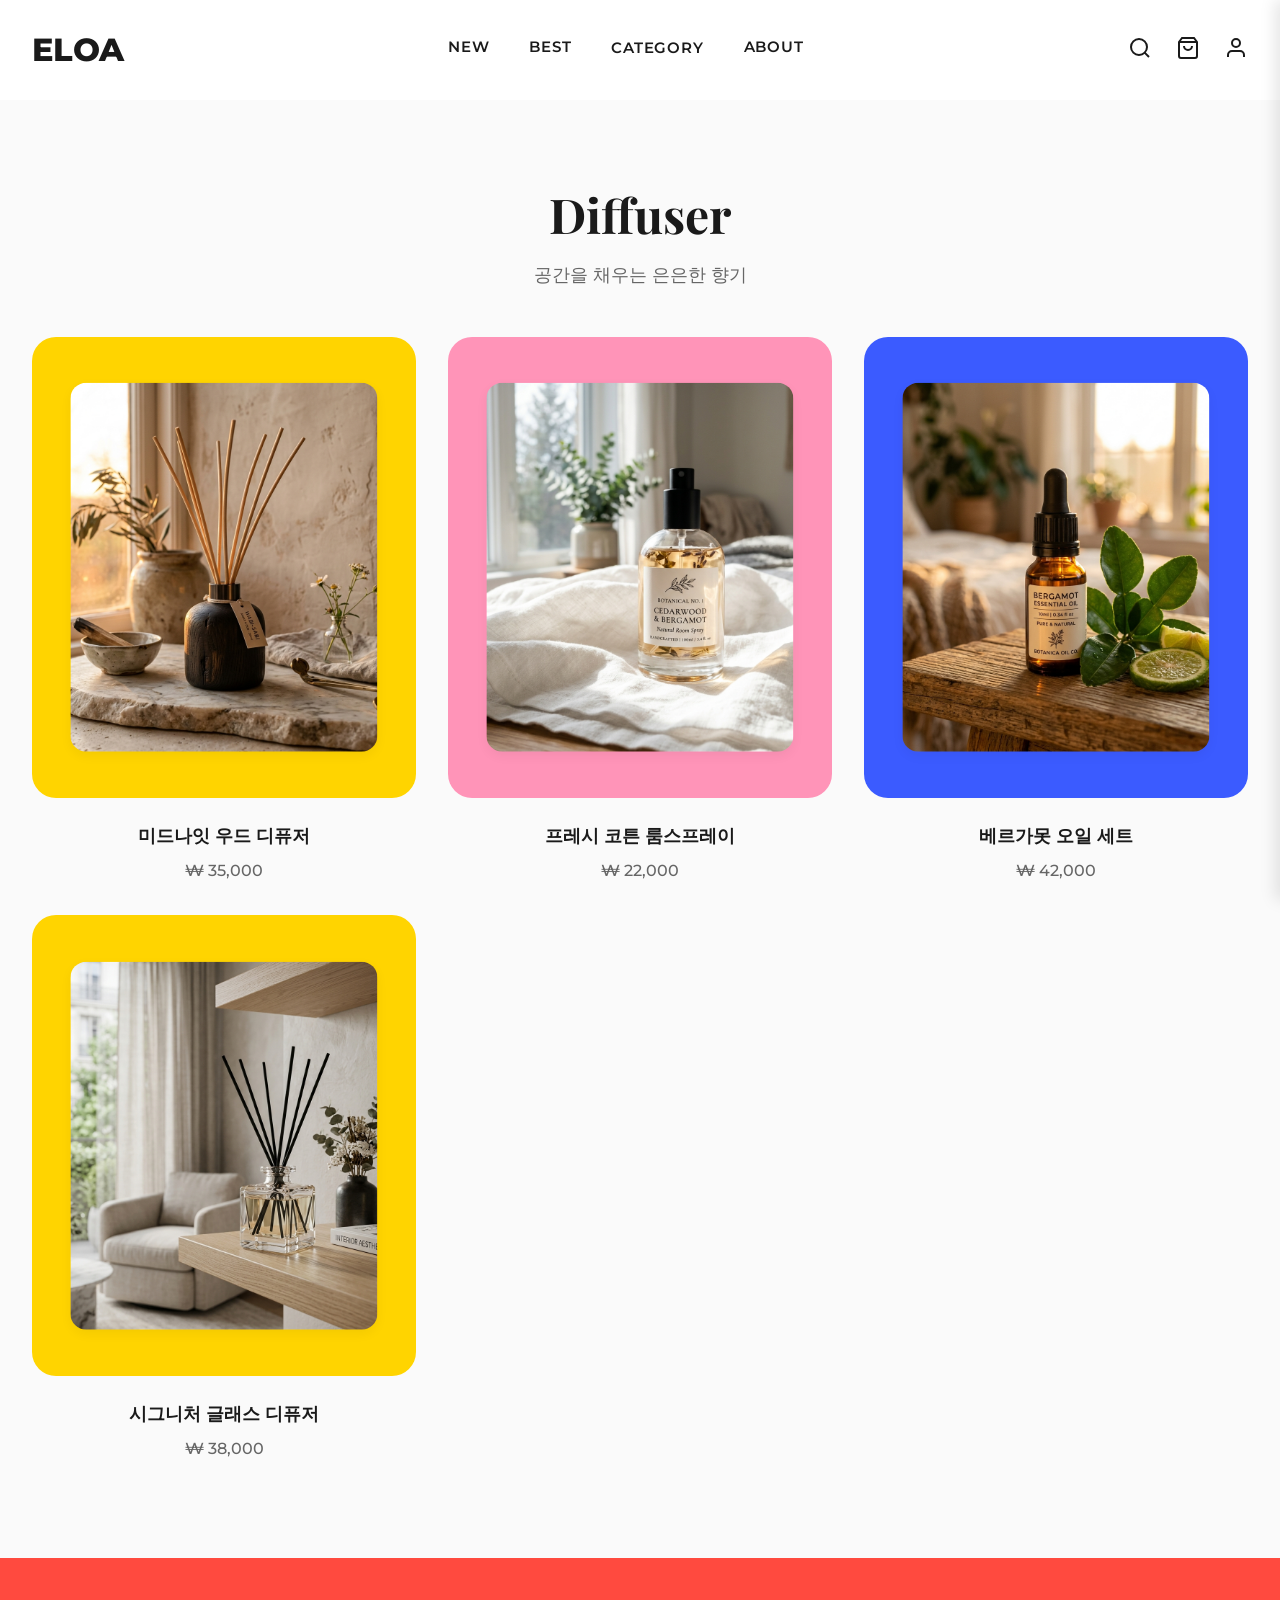
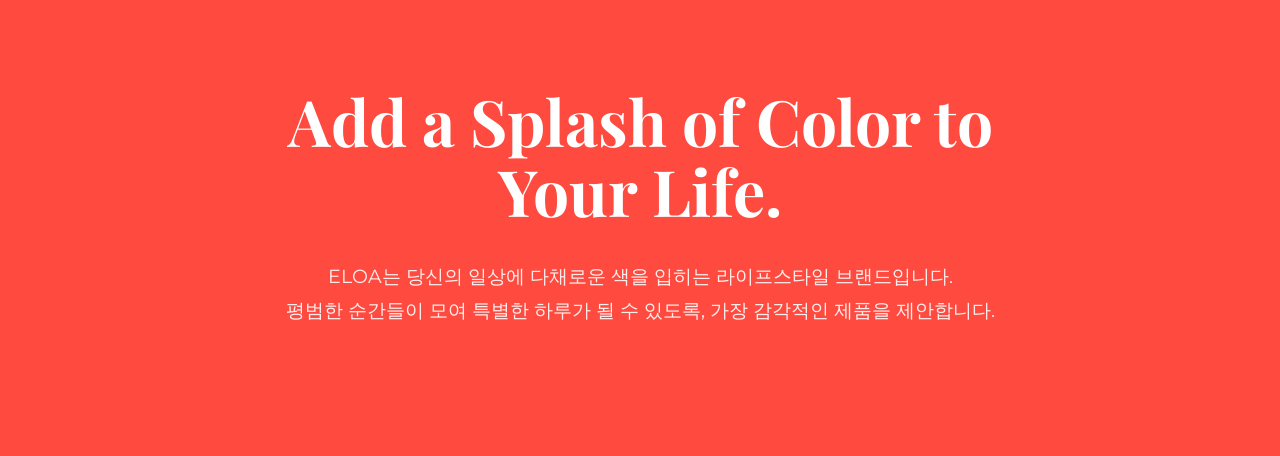
==== commit da3c06cb: "fix: 카테고리 상세 페이지에서 불필요한 메인 히어로 애니메이션 섹션 제거" ====
--- a/diffuser.html
+++ b/diffuser.html
@@ -55,271 +55,7 @@
         </div>
     </header>
 
-    <!-- Scroll Expansion Hero -->
-    <section class="scroll-hero-container" id="scroll-hero-container">
-        <div class="scroll-hero-sticky">
-            <!-- Background Image that fades out -->
-            <div class="scroll-hero-bg" id="scroll-hero-bg"></div>
-
-            <!-- Central Expanding Media Box -->
-            <div class="expanding-media" id="expanding-media">
-                <img src="./assets/hero_diffuser.jpg" alt="Hero Diffuser" class="expanding-img" />
-                <div class="expanding-overlay"></div>
-            </div>
-
-            <!-- Splitting Text -->
-            <div class="split-text-container" id="split-text-container">
-                <h1 class="hero-title text-left-part" id="hero-title-left">His Love,</h1>
-                <h1 class="hero-title text-right-part highlight-text" id="hero-title-right">Poured out to Cover the Earth.</h1>
-            </div>
-            
-            <div class="hero-content-bottom" id="hero-content-bottom">
-                <p class="hero-subtitle" id="hero-subtitle">엘로아의 감각적인 생활용품으로 평범한 일상을 특별하게.</p>
-                <a href="#shop" class="btn-primary">Shop Now</a>
-            </div>
-        </div>
-    </section>
-
-    
-    <!-- NEW Section -->
-    <section id="new" class="section new-section">
-        <div class="section-header">
-            <h2 class="section-title">Just Arrived</h2>
-            <p class="section-desc">가장 먼저 만나는 ELOA의 새로운 감각</p>
-        </div>
-        <div class="product-grid new-grid">
-            <article class="product-card" data-name="시그니처 퍼퓸 룸스프레이" data-price="24000" data-img="./assets/cat_diffuser_1.png">
-                <div class="product-image-wrapper bg-yellow">
-                    <img src="./assets/cat_diffuser_1.png" alt="룸스프레이" class="product-img" />
-                    <span class="badge badge-new">NEW</span>
-                    <button class="btn-add-to-cart" aria-label="Add to cart"><svg width="24" height="24" viewBox="0 0 24 24" fill="none" stroke="currentColor" stroke-width="2"><path d="M6 2L3 6v14a2 2 0 0 0 2 2h14a2 2 0 0 0 2-2V6l-3-4z"></path><line x1="3" y1="6" x2="21" y2="6"></line><path d="M16 10a4 4 0 0 1-8 0"></path></svg></button>
-                </div>
-                <div class="product-info">
-                    <h3 class="product-name">시그니처 퍼퓸 룸스프레이</h3>
-                    <p class="product-price">₩ 24,000</p>
-                </div>
-            </article>
-            <article class="product-card" data-name="오가닉 바디워시" data-price="21000" data-img="./assets/cat_hair_1.png">
-                <div class="product-image-wrapper bg-pink">
-                    <img src="./assets/cat_hair_1.png" alt="바디워시" class="product-img" />
-                    <button class="btn-add-to-cart" aria-label="Add to cart"><svg width="24" height="24" viewBox="0 0 24 24" fill="none" stroke="currentColor" stroke-width="2"><path d="M6 2L3 6v14a2 2 0 0 0 2 2h14a2 2 0 0 0 2-2V6l-3-4z"></path><line x1="3" y1="6" x2="21" y2="6"></line><path d="M16 10a4 4 0 0 1-8 0"></path></svg></button>
-                </div>
-                <div class="product-info">
-                    <h3 class="product-name">오가닉 바디워시</h3>
-                    <p class="product-price">₩ 21,000</p>
-                </div>
-            </article>
-            <article class="product-card" data-name="프리미엄 린넨 샤쉐" data-price="12000" data-img="./assets/cat_living_2.png">
-                <div class="product-image-wrapper bg-blue">
-                    <img src="./assets/cat_living_2.png" alt="샤쉐" class="product-img" />
-                    <button class="btn-add-to-cart" aria-label="Add to cart"><svg width="24" height="24" viewBox="0 0 24 24" fill="none" stroke="currentColor" stroke-width="2"><path d="M6 2L3 6v14a2 2 0 0 0 2 2h14a2 2 0 0 0 2-2V6l-3-4z"></path><line x1="3" y1="6" x2="21" y2="6"></line><path d="M16 10a4 4 0 0 1-8 0"></path></svg></button>
-                </div>
-                <div class="product-info">
-                    <h3 class="product-name">프리미엄 린넨 샤쉐</h3>
-                    <p class="product-price">₩ 12,000</p>
-                </div>
-            </article>
-        </div>
-    </section>
-
-    <!-- BEST Section -->
-    <section id="best" class="section best-section">
-        <div class="section-header">
-            <h2 class="section-title">Our Signature</h2>
-            <p class="section-desc">가장 많은 사랑을 받은 ELOA의 베스트셀러를 만나보세요.</p>
-        </div>
-        <div class="bento-grid">
-            <article class="bento-item bento-large product-card" data-name="엘로아 선셋 디퓨저" data-price="32000" data-img="./assets/diffuser.png">
-                <div class="ranking-badge badge-gold">1</div>
-                <div class="product-image-wrapper bg-yellow">
-                    <img src="./assets/diffuser.png" alt="엘로아 선셋 디퓨저" class="product-img" />
-                    <button class="btn-add-to-cart" aria-label="Add to cart"><svg width="24" height="24" viewBox="0 0 24 24" fill="none" stroke="currentColor" stroke-width="2"><path d="M6 2L3 6v14a2 2 0 0 0 2 2h14a2 2 0 0 0 2-2V6l-3-4z"></path><line x1="3" y1="6" x2="21" y2="6"></line><path d="M16 10a4 4 0 0 1-8 0"></path></svg></button>
-                </div>
-                <div class="bento-info">
-                    <h3 class="product-name">엘로아 선셋 디퓨저</h3>
-                    <p class="product-price">₩ 32,000</p>
-                </div>
-            </article>
-            <article class="bento-item bento-small product-card" data-name="보태니컬 실크 샴푸" data-price="28000" data-img="./assets/shampoo.png">
-                <div class="ranking-badge badge-silver">2</div>
-                <div class="product-image-wrapper bg-pink">
-                    <img src="./assets/shampoo.png" alt="보태니컬 실크 샴푸" class="product-img" />
-                    <button class="btn-add-to-cart" aria-label="Add to cart"><svg width="24" height="24" viewBox="0 0 24 24" fill="none" stroke="currentColor" stroke-width="2"><path d="M6 2L3 6v14a2 2 0 0 0 2 2h14a2 2 0 0 0 2-2V6l-3-4z"></path><line x1="3" y1="6" x2="21" y2="6"></line><path d="M16 10a4 4 0 0 1-8 0"></path></svg></button>
-                </div>
-                <div class="bento-info-side">
-                    <div>
-                        <h3 class="product-name">보태니컬 실크 샴푸</h3>
-                        <p class="product-price">₩ 28,000</p>
-                    </div>
-                </div>
-            </article>
-            <article class="bento-item bento-small product-card" data-name="프리미엄 에코 제습제" data-price="15000" data-img="./assets/dehumidifier.png">
-                <div class="ranking-badge badge-bronze">3</div>
-                <div class="product-image-wrapper bg-blue">
-                    <img src="./assets/dehumidifier.png" alt="프리미엄 에코 제습제" class="product-img" />
-                    <button class="btn-add-to-cart" aria-label="Add to cart"><svg width="24" height="24" viewBox="0 0 24 24" fill="none" stroke="currentColor" stroke-width="2"><path d="M6 2L3 6v14a2 2 0 0 0 2 2h14a2 2 0 0 0 2-2V6l-3-4z"></path><line x1="3" y1="6" x2="21" y2="6"></line><path d="M16 10a4 4 0 0 1-8 0"></path></svg></button>
-                </div>
-                <div class="bento-info-side">
-                    <div>
-                        <h3 class="product-name">프리미엄 에코 제습제</h3>
-                        <p class="product-price">₩ 15,000</p>
-                    </div>
-                </div>
-            </article>
-        </div>
-    </section>
-
-    <!-- CATEGORY Section -->
-    <section id="category" class="section category-section">
-        <div class="section-header">
-            <h2 class="section-title">Shop by Category</h2>
-        </div>
-        <div class="category-grid">
-            <a href="diffuser.html" class="category-card">
-                <div class="category-bg bg-blue"></div>
-                <div class="category-content">
-                    <h3 class="category-title">Diffuser</h3>
-                    <span class="category-link">자세히 보기 &rarr;</span>
-                </div>
-            </a>
-            <a href="hair.html" class="category-card">
-                <div class="category-bg bg-pink"></div>
-                <div class="category-content">
-                    <h3 class="category-title">Hair Care</h3>
-                    <span class="category-link">자세히 보기 &rarr;</span>
-                </div>
-            </a>
-            <a href="living.html" class="category-card">
-                <div class="category-bg bg-yellow"></div>
-                <div class="category-content">
-                    <h3 class="category-title">Living</h3>
-                    <span class="category-link">자세히 보기 &rarr;</span>
-                </div>
-            </a>
-        </div>
-    </section>
-
-    <section id="cat-diffuser" class="section">
-        <div class="section-header">
-            <h2 class="section-title">Diffuser</h2>
-            <p class="section-desc">공간을 채우는 은은한 향기</p>
-        </div>
-        <div class="product-grid">
-            <article class="product-card" data-name="미드나잇 우드 디퓨저" data-price="35000" data-img="./assets/cat_diffuser_1.png">
-                <div class="product-image-wrapper bg-yellow">
-                    <img src="./assets/cat_diffuser_1.png" alt="미드나잇 우드 디퓨저" class="product-img" />
-                    <button class="btn-add-to-cart" aria-label="Add to cart"><svg width="24" height="24" viewBox="0 0 24 24" fill="none" stroke="currentColor" stroke-width="2"><path d="M6 2L3 6v14a2 2 0 0 0 2 2h14a2 2 0 0 0 2-2V6l-3-4z"></path><line x1="3" y1="6" x2="21" y2="6"></line><path d="M16 10a4 4 0 0 1-8 0"></path></svg></button>
-                </div>
-                <div class="product-info"><h3 class="product-name">미드나잇 우드 디퓨저</h3><p class="product-price">₩ 35,000</p></div>
-            </article>
-            <article class="product-card" data-name="프레시 코튼 룸스프레이" data-price="22000" data-img="./assets/cat_diffuser_2.png">
-                <div class="product-image-wrapper bg-pink">
-                    <img src="./assets/cat_diffuser_2.png" alt="프레시 코튼 룸스프레이" class="product-img" />
-                    <button class="btn-add-to-cart" aria-label="Add to cart"><svg width="24" height="24" viewBox="0 0 24 24" fill="none" stroke="currentColor" stroke-width="2"><path d="M6 2L3 6v14a2 2 0 0 0 2 2h14a2 2 0 0 0 2-2V6l-3-4z"></path><line x1="3" y1="6" x2="21" y2="6"></line><path d="M16 10a4 4 0 0 1-8 0"></path></svg></button>
-                </div>
-                <div class="product-info"><h3 class="product-name">프레시 코튼 룸스프레이</h3><p class="product-price">₩ 22,000</p></div>
-            </article>
-            <article class="product-card" data-name="베르가못 오일 세트" data-price="42000" data-img="./assets/cat_diffuser_3.png">
-                <div class="product-image-wrapper bg-blue">
-                    <img src="./assets/cat_diffuser_3.png" alt="베르가못 오일 세트" class="product-img" />
-                    <button class="btn-add-to-cart" aria-label="Add to cart"><svg width="24" height="24" viewBox="0 0 24 24" fill="none" stroke="currentColor" stroke-width="2"><path d="M6 2L3 6v14a2 2 0 0 0 2 2h14a2 2 0 0 0 2-2V6l-3-4z"></path><line x1="3" y1="6" x2="21" y2="6"></line><path d="M16 10a4 4 0 0 1-8 0"></path></svg></button>
-                </div>
-                <div class="product-info"><h3 class="product-name">베르가못 오일 세트</h3><p class="product-price">₩ 42,000</p></div>
-            </article>
-            <article class="product-card" data-name="시그니처 글래스 디퓨저" data-price="38000" data-img="./assets/cat_diffuser_4.png">
-                <div class="product-image-wrapper bg-yellow">
-                    <img src="./assets/cat_diffuser_4.png" alt="시그니처 글래스 디퓨저" class="product-img" />
-                    <button class="btn-add-to-cart" aria-label="Add to cart"><svg width="24" height="24" viewBox="0 0 24 24" fill="none" stroke="currentColor" stroke-width="2"><path d="M6 2L3 6v14a2 2 0 0 0 2 2h14a2 2 0 0 0 2-2V6l-3-4z"></path><line x1="3" y1="6" x2="21" y2="6"></line><path d="M16 10a4 4 0 0 1-8 0"></path></svg></button>
-                </div>
-                <div class="product-info"><h3 class="product-name">시그니처 글래스 디퓨저</h3><p class="product-price">₩ 38,000</p></div>
-            </article>
-        </div>
-    </section>
-
-    <section id="cat-hair" class="section">
-        <div class="section-header">
-            <h2 class="section-title">Hair Care</h2>
-            <p class="section-desc">자연 유래 성분으로 완성하는 부드러움</p>
-        </div>
-        <div class="product-grid">
-            <article class="product-card" data-name="오가닉 로즈마리 샴푸" data-price="26000" data-img="./assets/cat_hair_1.png">
-                <div class="product-image-wrapper bg-pink"><img src="./assets/cat_hair_1.png" alt="오가닉 로즈마리 샴푸" class="product-img" /><button class="btn-add-to-cart" aria-label="Add to cart"><svg width="24" height="24" viewBox="0 0 24 24" fill="none" stroke="currentColor" stroke-width="2"><path d="M6 2L3 6v14a2 2 0 0 0 2 2h14a2 2 0 0 0 2-2V6l-3-4z"></path><line x1="3" y1="6" x2="21" y2="6"></line><path d="M16 10a4 4 0 0 1-8 0"></path></svg></button></div>
-                <div class="product-info"><h3 class="product-name">오가닉 로즈마리 샴푸</h3><p class="product-price">₩ 26,000</p></div>
-            </article>
-            <article class="product-card" data-name="너리싱 헤어 에센스" data-price="31000" data-img="./assets/cat_hair_2.png">
-                <div class="product-image-wrapper bg-blue"><img src="./assets/cat_hair_2.png" alt="너리싱 헤어 에센스" class="product-img" /><button class="btn-add-to-cart" aria-label="Add to cart"><svg width="24" height="24" viewBox="0 0 24 24" fill="none" stroke="currentColor" stroke-width="2"><path d="M6 2L3 6v14a2 2 0 0 0 2 2h14a2 2 0 0 0 2-2V6l-3-4z"></path><line x1="3" y1="6" x2="21" y2="6"></line><path d="M16 10a4 4 0 0 1-8 0"></path></svg></button></div>
-                <div class="product-info"><h3 class="product-name">너리싱 헤어 에센스</h3><p class="product-price">₩ 31,000</p></div>
-            </article>
-            <article class="product-card" data-name="보태니컬 트리트먼트" data-price="28000" data-img="./assets/cat_hair_3.png">
-                <div class="product-image-wrapper bg-yellow"><img src="./assets/cat_hair_3.png" alt="보태니컬 트리트먼트" class="product-img" /><button class="btn-add-to-cart" aria-label="Add to cart"><svg width="24" height="24" viewBox="0 0 24 24" fill="none" stroke="currentColor" stroke-width="2"><path d="M6 2L3 6v14a2 2 0 0 0 2 2h14a2 2 0 0 0 2-2V6l-3-4z"></path><line x1="3" y1="6" x2="21" y2="6"></line><path d="M16 10a4 4 0 0 1-8 0"></path></svg></button></div>
-                <div class="product-info"><h3 class="product-name">보태니컬 트리트먼트</h3><p class="product-price">₩ 28,000</p></div>
-            </article>
-            <article class="product-card" data-name="스칼프 케어 토닉" data-price="34000" data-img="./assets/cat_hair_4.png">
-                <div class="product-image-wrapper bg-pink"><img src="./assets/cat_hair_4.png" alt="스칼프 케어 토닉" class="product-img" /><button class="btn-add-to-cart" aria-label="Add to cart"><svg width="24" height="24" viewBox="0 0 24 24" fill="none" stroke="currentColor" stroke-width="2"><path d="M6 2L3 6v14a2 2 0 0 0 2 2h14a2 2 0 0 0 2-2V6l-3-4z"></path><line x1="3" y1="6" x2="21" y2="6"></line><path d="M16 10a4 4 0 0 1-8 0"></path></svg></button></div>
-                <div class="product-info"><h3 class="product-name">스칼프 케어 토닉</h3><p class="product-price">₩ 34,000</p></div>
-            </article>
-        </div>
-    </section>
-
-    <section id="cat-living" class="section">
-        <div class="section-header">
-            <h2 class="section-title">Living</h2>
-            <p class="section-desc">일상의 감도를 높이는 오브제</p>
-        </div>
-        <div class="product-grid">
-            <article class="product-card" data-name="내추럴 소이 캔들" data-price="25000" data-img="./assets/cat_living_1.png">
-                <div class="product-image-wrapper bg-blue"><img src="./assets/cat_living_1.png" alt="내추럴 소이 캔들" class="product-img" /><button class="btn-add-to-cart" aria-label="Add to cart"><svg width="24" height="24" viewBox="0 0 24 24" fill="none" stroke="currentColor" stroke-width="2"><path d="M6 2L3 6v14a2 2 0 0 0 2 2h14a2 2 0 0 0 2-2V6l-3-4z"></path><line x1="3" y1="6" x2="21" y2="6"></line><path d="M16 10a4 4 0 0 1-8 0"></path></svg></button></div>
-                <div class="product-info"><h3 class="product-name">내추럴 소이 캔들</h3><p class="product-price">₩ 25,000</p></div>
-            </article>
-            <article class="product-card" data-name="프리미엄 린넨 샤쉐" data-price="12000" data-img="./assets/cat_living_2.png">
-                <div class="product-image-wrapper bg-yellow"><img src="./assets/cat_living_2.png" alt="프리미엄 린넨 샤쉐" class="product-img" /><button class="btn-add-to-cart" aria-label="Add to cart"><svg width="24" height="24" viewBox="0 0 24 24" fill="none" stroke="currentColor" stroke-width="2"><path d="M6 2L3 6v14a2 2 0 0 0 2 2h14a2 2 0 0 0 2-2V6l-3-4z"></path><line x1="3" y1="6" x2="21" y2="6"></line><path d="M16 10a4 4 0 0 1-8 0"></path></svg></button></div>
-                <div class="product-info"><h3 class="product-name">프리미엄 린넨 샤쉐</h3><p class="product-price">₩ 12,000</p></div>
-            </article>
-            <article class="product-card" data-name="편백나무 룸 스프레이" data-price="23000" data-img="./assets/cat_living_3.png">
-                <div class="product-image-wrapper bg-pink"><img src="./assets/cat_living_3.png" alt="편백나무 룸 스프레이" class="product-img" /><button class="btn-add-to-cart" aria-label="Add to cart"><svg width="24" height="24" viewBox="0 0 24 24" fill="none" stroke="currentColor" stroke-width="2"><path d="M6 2L3 6v14a2 2 0 0 0 2 2h14a2 2 0 0 0 2-2V6l-3-4z"></path><line x1="3" y1="6" x2="21" y2="6"></line><path d="M16 10a4 4 0 0 1-8 0"></path></svg></button></div>
-                <div class="product-info"><h3 class="product-name">편백나무 룸 스프레이</h3><p class="product-price">₩ 23,000</p></div>
-            </article>
-            <article class="product-card" data-name="퓨어 에코 제습제" data-price="15000" data-img="./assets/cat_living_4.png">
-                <div class="product-image-wrapper bg-blue"><img src="./assets/cat_living_4.png" alt="퓨어 에코 제습제" class="product-img" /><button class="btn-add-to-cart" aria-label="Add to cart"><svg width="24" height="24" viewBox="0 0 24 24" fill="none" stroke="currentColor" stroke-width="2"><path d="M6 2L3 6v14a2 2 0 0 0 2 2h14a2 2 0 0 0 2-2V6l-3-4z"></path><line x1="3" y1="6" x2="21" y2="6"></line><path d="M16 10a4 4 0 0 1-8 0"></path></svg></button></div>
-                <div class="product-info"><h3 class="product-name">퓨어 에코 제습제</h3><p class="product-price">₩ 15,000</p></div>
-            </article>
-        </div>
-    </section>
-
-    <!-- ABOUT Section -->
-    <section id="about" class="section about-section">
-        <div class="about-container">
-            <h2 class="about-title">Add a Splash of Color to Your Life.</h2>
-            <p class="about-desc">
-                ELOA는 당신의 일상에 다채로운 색을 입히는 라이프스타일 브랜드입니다.<br>
-                평범한 순간들이 모여 특별한 하루가 될 수 있도록, 가장 감각적인 제품을 제안합니다.
-            </p>
-        </div>
-    </section>
-
-    <!-- Cart Sidebar -->
-    <div class="cart-overlay" id="cart-overlay"></div>
-    <div class="cart-sidebar" id="cart-sidebar">
-        <div class="cart-header">
-            <h3>Your Cart</h3>
-            <button class="cart-close" id="cart-close">&times;</button>
-        </div>
-        <div class="cart-items" id="cart-items">
-            <!-- Items injected via JS -->
-            <div class="empty-cart-msg">장바구니가 비어 있습니다.</div>
-        </div>
-        <div class="cart-footer">
-            <div class="cart-total">
-                <span>Total</span>
-                <span id="cart-total-price">₩ 0</span>
-            </div>
-            <button class="btn-primary" style="width: 100%; margin-top: 1rem;">Checkout</button>
-        </div>
-    </div>
-<!-- Scripts -->
-    <script src="./script.js"></script>
-</body>
-</html><main style="padding-top:80px;"><section id="cat-diffuser" class="section">
+    <main style="padding-top:80px;"><section id="cat-diffuser" class="section">
         <div class="section-header">
             <h2 class="section-title">Diffuser</h2>
             <p class="section-desc">공간을 채우는 은은한 향기</p>
